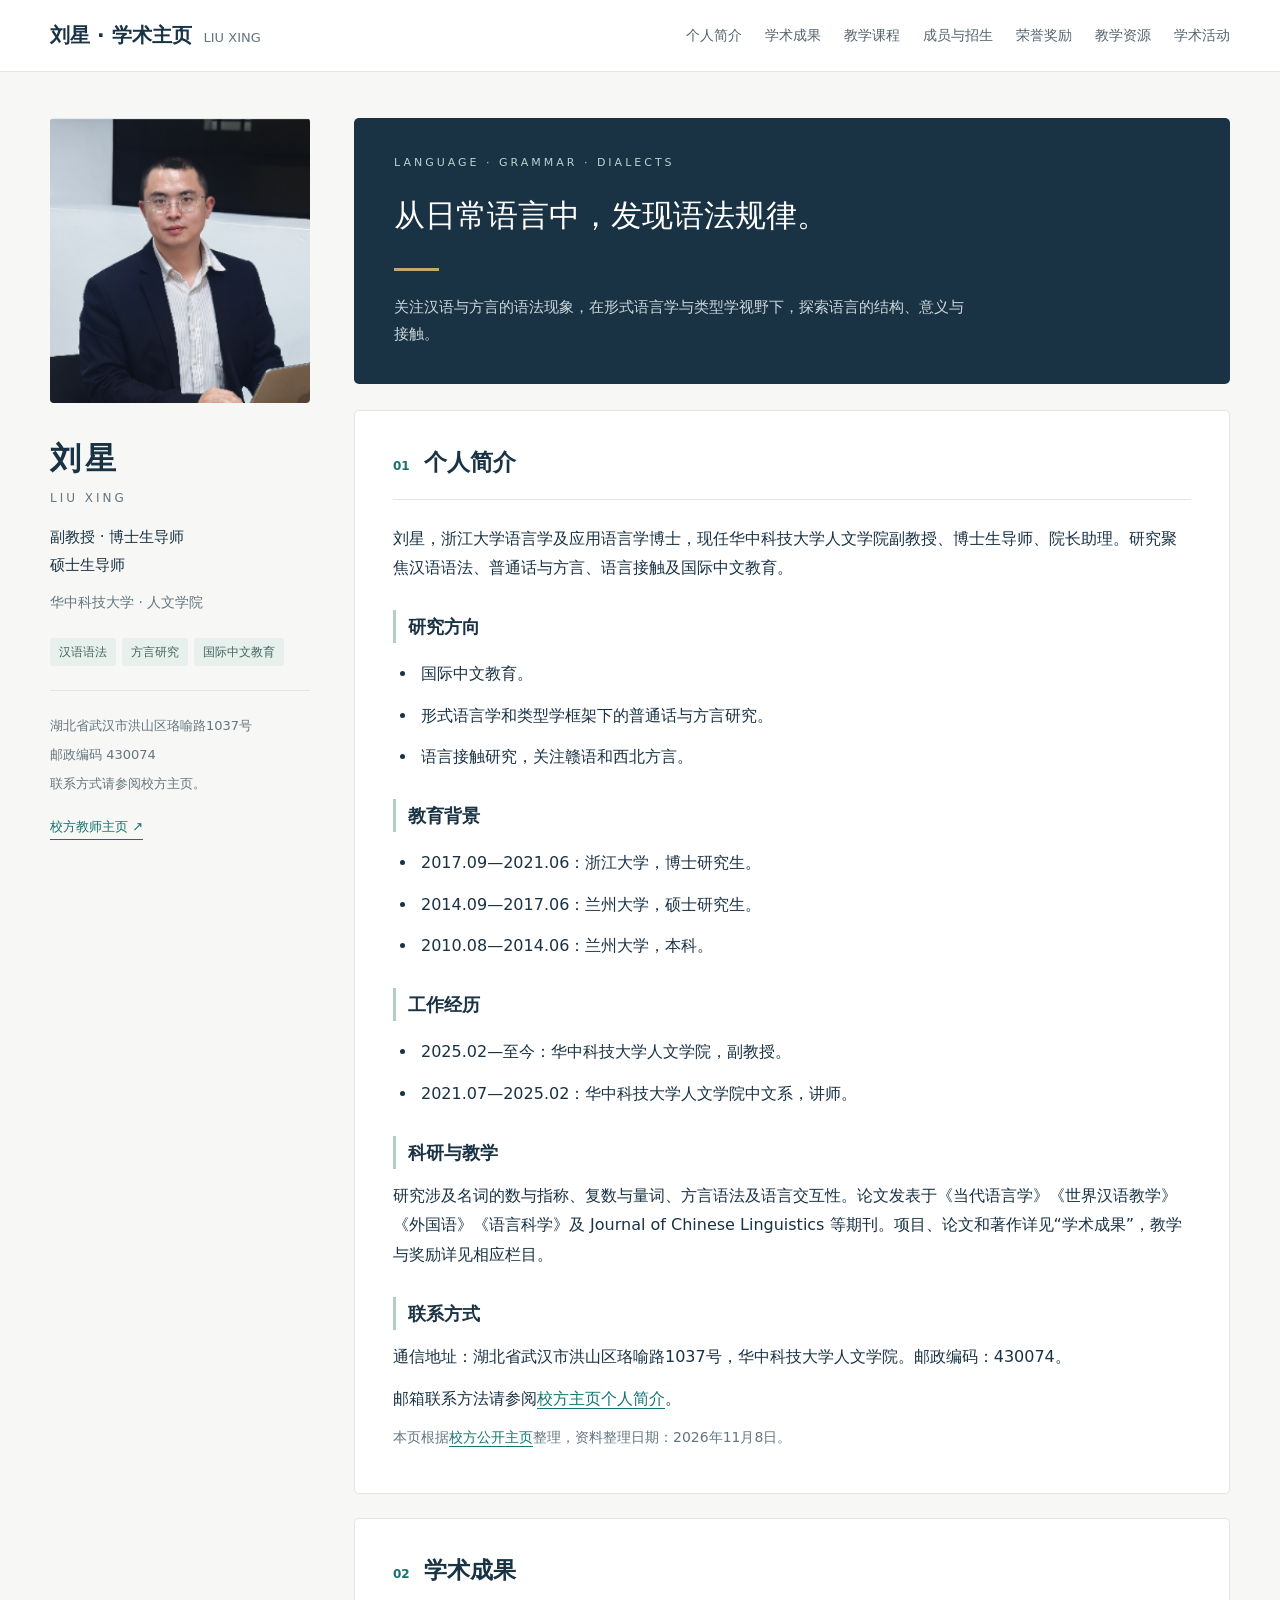
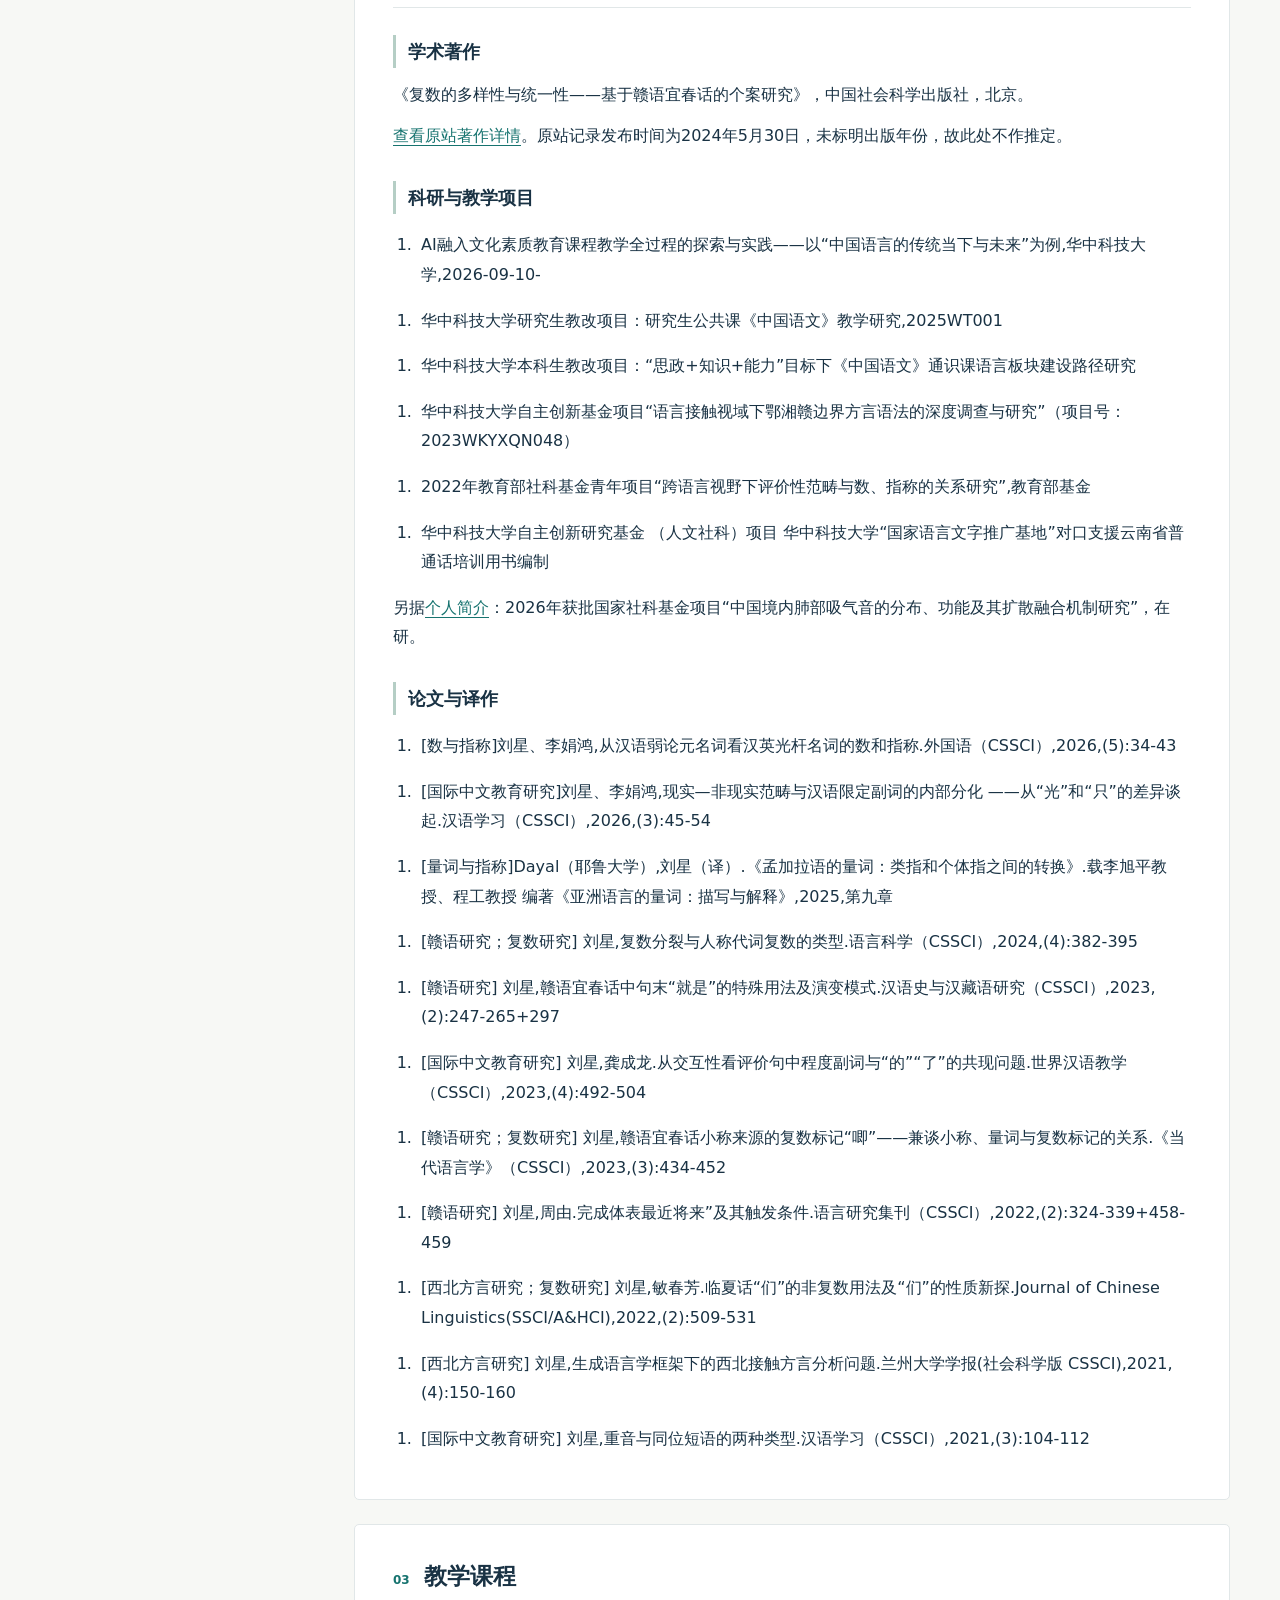
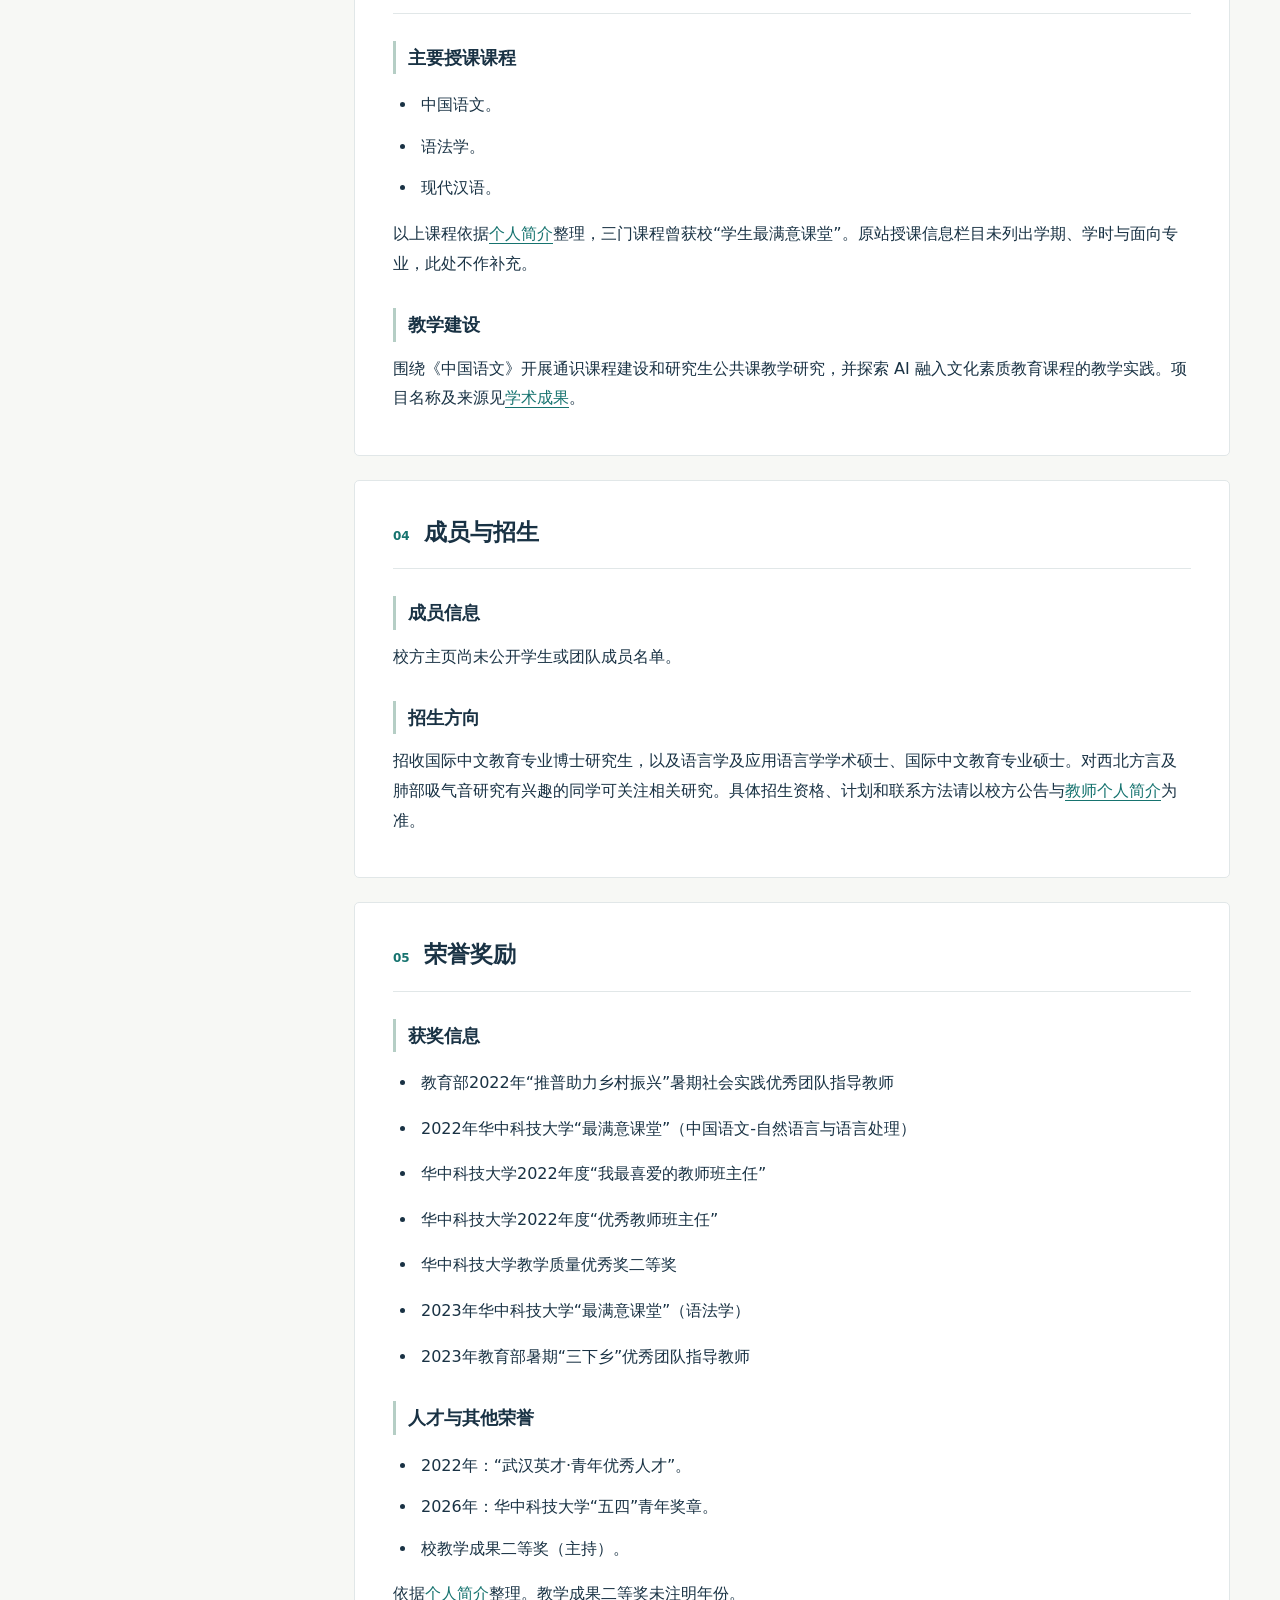
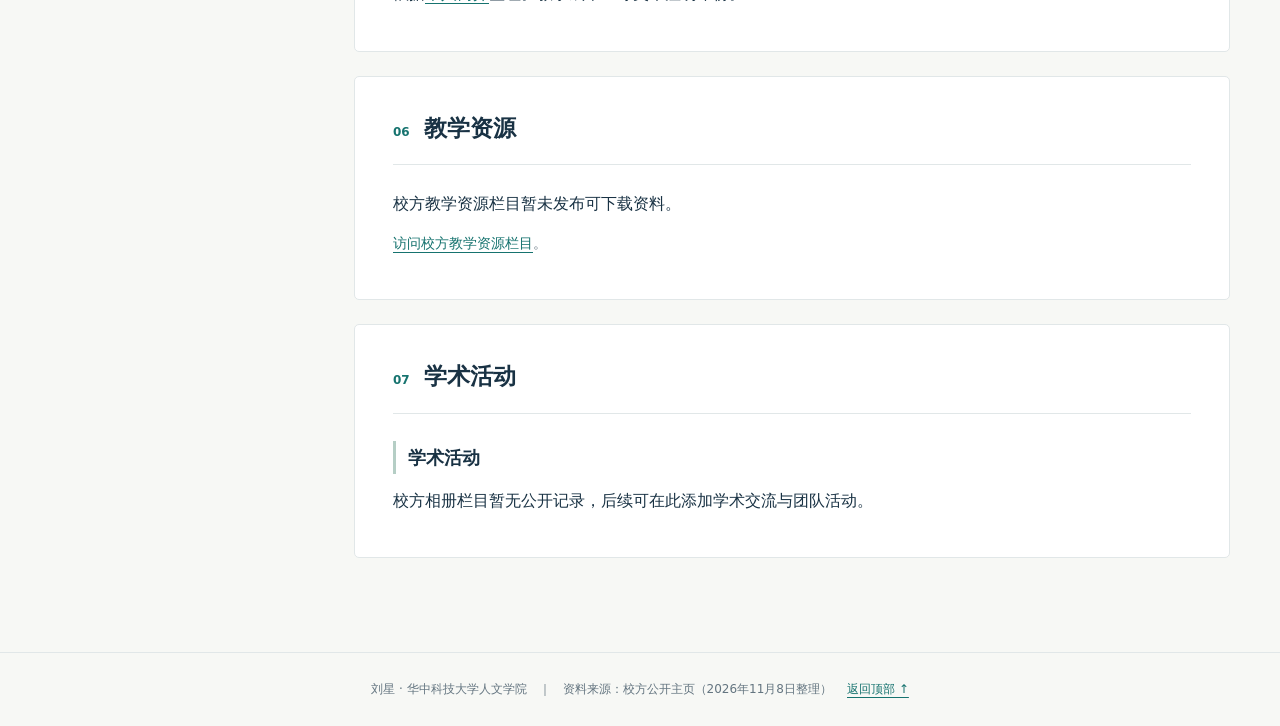
==== index.html @ 6f7a7835 "Add files via upload" ====
<!DOCTYPE html>
<html lang="zh-CN"><head><meta charset="utf-8"><meta name="viewport" content="width=device-width,initial-scale=1"><meta name="description" content="刘星，华中科技大学人文学院副教授、博士生导师。汉语语法、方言、语言接触与国际中文教育研究。"><title>刘星 | 华中科技大学 · 学术主页</title><style>
:root{--ink:#193244;--muted:#647580;--line:#e1e7e8;--accent:#16736f;--paper:#f7f8f5}*{box-sizing:border-box}html{scroll-behavior:smooth;scroll-padding-top:95px}body{margin:0;background:var(--paper);color:var(--ink);font-family:system-ui,-apple-system,"Segoe UI","Microsoft YaHei",sans-serif;font-size:16px;line-height:1.85}a{color:var(--accent);text-underline-offset:4px}a:hover{color:#0c4947}a:focus-visible{outline:3px solid #ad8543;outline-offset:4px}.top{position:sticky;top:0;z-index:10;background:#fffffff5;backdrop-filter:blur(12px);border-bottom:1px solid var(--line)}.top-inner{max-width:1240px;margin:auto;display:flex;align-items:center;justify-content:space-between;gap:24px;padding:17px 30px}.brand{text-decoration:none;font-weight:750;font-size:20px;color:var(--ink);white-space:nowrap}.brand span{font-weight:400;color:var(--muted);font-size:13px;margin-left:12px}nav{display:flex;gap:23px;overflow-x:auto;white-space:nowrap}nav a{text-decoration:none;color:#53646e;font-size:14px}nav a:hover,nav a[aria-current]{color:var(--accent)}.shell{max-width:1240px;margin:46px auto 70px;padding:0 30px;display:grid;grid-template-columns:260px minmax(0,1fr);gap:44px}.profile{align-self:start;position:sticky;top:110px}.photo{width:100%;height:285px;object-fit:cover;object-position:top;border-radius:4px;background:#e5e9e7}.name{font-size:31px;letter-spacing:4px;margin:17px 0 0}.roman{font-size:12px;letter-spacing:3px;color:var(--muted);margin:0 0 15px}.role{margin:0;font-size:15px}.uni{font-size:14px;color:var(--muted);margin:10px 0 22px}.tags{display:flex;gap:6px;flex-wrap:wrap}.tags span{font-size:12px;padding:3px 9px;background:#e8f0ed;color:#42655c;border-radius:3px}.contact{border-top:1px solid var(--line);margin-top:24px;padding-top:18px;font-size:13px;color:var(--muted)}.contact p{margin:5px 0}.source-link{display:inline-block;margin-top:14px;text-decoration:none;border-bottom:1px solid var(--accent);font-size:13px}.hero{padding:35px 40px;background:var(--ink);color:#fff;margin-bottom:26px;border-radius:5px;position:relative;overflow:hidden}.eyebrow{font-size:11px;letter-spacing:3px;color:#b5d5ca}.hero h1{font-size:31px;font-weight:550;margin:14px 0}.hero p{margin:0;max-width:570px;color:#cdd8dc;font-size:15px}.hero .bar{width:45px;height:3px;background:#c7a56d;margin:23px 0}.panel{background:#fff;border:1px solid var(--line);border-radius:5px;margin-bottom:24px;padding:30px 38px}.section-heading{display:flex;align-items:baseline;gap:14px;border-bottom:1px solid var(--line);padding-bottom:15px;margin-bottom:24px}.section-heading span{font-size:12px;color:var(--accent);font-weight:600}.section-heading h2{font-size:23px;font-weight:650;margin:0}.content h2{font-size:18px;margin:27px 0 12px;padding-left:12px;border-left:3px solid #b5cec5}.content p{margin:12px 0}.content ul,.content ol{padding-left:24px}.content li{padding-left:4px;margin:12px 0}.content li a{color:var(--ink);text-decoration:none}.content li a:hover{color:var(--accent);text-decoration:underline}.content section{margin:0 0 30px}.content section:last-child{margin-bottom:0}.content>p:last-child{font-size:14px;color:var(--muted)}footer{border-top:1px solid var(--line);padding:25px 24px;text-align:center;font-size:12px;color:var(--muted)}.back{display:inline-block;margin-left:15px}@media(max-width:1000px){.brand span{display:none}.top-inner{gap:20px}nav{gap:17px}.shell{gap:27px;grid-template-columns:220px minmax(0,1fr)}.photo{height:250px}.panel{padding:25px}.hero{padding:29px}.hero h1{font-size:26px}}@media(max-width:740px){.top-inner{display:block;padding:12px 20px}.brand{font-size:18px}nav{margin-top:7px;padding-bottom:4px}.shell{display:block;margin-top:25px;padding:0 18px}.profile{position:static;display:grid;grid-template-columns:110px minmax(0,1fr);gap:0 20px;margin-bottom:28px}.photo{width:110px;height:145px;grid-column:1;grid-row:1/7}.name{font-size:26px;margin-top:0}.roman{margin-bottom:5px}.role,.uni{font-size:13px;margin:0}.tags{grid-column:1/-1;margin-top:16px}.contact{grid-column:1/-1;margin-top:15px;padding-top:12px}.source-link{grid-column:1/-1;margin-top:7px;width:max-content}.panel{padding:24px 20px}.hero{padding:27px 24px}.hero h1{font-size:24px}.hero p{font-size:14px}.content{font-size:15px}.section-heading{margin-bottom:18px}html{scroll-padding-top:115px}}@media(prefers-reduced-motion:reduce){html{scroll-behavior:auto}}
</style></head><body id="top"><header class="top"><div class="top-inner"><a class="brand" href="#top">刘星 · 学术主页<span>LIU XING</span></a><nav aria-label="页面栏目"><a href="#about">个人简介</a><a href="#research">学术成果</a><a href="#teaching">教学课程</a><a href="#admissions">成员与招生</a><a href="#honors">荣誉奖励</a><a href="#resources">教学资源</a><a href="#activities">学术活动</a></nav></div></header><div class="shell"><aside class="profile"><img class="photo" src="[data-uri]" width="260" height="285" alt="刘星老师肖像"><h2 class="name">刘星</h2><p class="roman">LIU XING</p><p class="role">副教授 · 博士生导师</p><p class="role">硕士生导师</p><p class="uni">华中科技大学 · 人文学院</p><div class="tags"><span>汉语语法</span><span>方言研究</span><span>国际中文教育</span></div><div class="contact"><p>湖北省武汉市洪山区珞喻路1037号</p><p>邮政编码 430074</p><p>联系方式请参阅校方主页。</p></div><a class="source-link" href="http://faculty.hust.edu.cn/liuxing123/zh_CN/index.htm" target="_blank" rel="noopener noreferrer">校方教师主页 ↗</a></aside><main><div class="hero"><div class="eyebrow">LANGUAGE · GRAMMAR · DIALECTS</div><h1>从日常语言中，发现语法规律。</h1><div class="bar"></div><p>关注汉语与方言的语法现象，在形式语言学与类型学视野下，探索语言的结构、意义与接触。</p></div><section class="panel" id="about" aria-labelledby="title-about"><div class="section-heading"><span>01</span><h2 id="title-about">个人简介</h2></div><div class="content"><p>刘星，浙江大学语言学及应用语言学博士，现任华中科技大学人文学院副教授、博士生导师、院长助理。研究聚焦汉语语法、普通话与方言、语言接触及国际中文教育。</p>
<h2>研究方向</h2>
<ul>
<li>国际中文教育。</li>
<li>形式语言学和类型学框架下的普通话与方言研究。</li>
<li>语言接触研究，关注赣语和西北方言。</li>
</ul>
<h2>教育背景</h2>
<ul>
<li>2017.09—2021.06：浙江大学，博士研究生。</li>
<li>2014.09—2017.06：兰州大学，硕士研究生。</li>
<li>2010.08—2014.06：兰州大学，本科。</li>
</ul>
<h2>工作经历</h2>
<ul>
<li>2025.02—至今：华中科技大学人文学院，副教授。</li>
<li>2021.07—2025.02：华中科技大学人文学院中文系，讲师。</li>
</ul>
<h2>科研与教学</h2>
<p>研究涉及名词的数与指称、复数与量词、方言语法及语言交互性。论文发表于《当代语言学》《世界汉语教学》《外国语》《语言科学》及 Journal of Chinese Linguistics 等期刊。项目、论文和著作详见“学术成果”，教学与奖励详见相应栏目。</p>
<h2>联系方式</h2>
<p>通信地址：湖北省武汉市洪山区珞喻路1037号，华中科技大学人文学院。邮政编码：430074。</p>
<p>邮箱联系方法请参阅<a href="http://faculty.hust.edu.cn/liuxing123/zh_CN/more/2380104/jsjjgd/index.htm">校方主页个人简介</a>。</p>
<p>本页根据<a href="http://faculty.hust.edu.cn/liuxing123/zh_CN/index.htm">校方公开主页</a>整理，资料整理日期：2026年11月8日。</p></div></section><section class="panel" id="research" aria-labelledby="title-research"><div class="section-heading"><span>02</span><h2 id="title-research">学术成果</h2></div><div class="content"><section><h2>学术著作</h2><p>《复数的多样性与统一性——基于赣语宜春话的个案研究》，中国社会科学出版社，北京。</p>
<p><a href="http://faculty.hust.edu.cn/liuxing123/zh_CN/zzcg/2380109/content/7245.htm">查看原站著作详情</a>。原站记录发布时间为2024年5月30日，未标明出版年份，故此处不作推定。</p></section><section><h2>科研与教学项目</h2><ol>
<li><a href="http://faculty.hust.edu.cn/liuxing123/zh_CN/kyxm/2380110/content/14611.htm#kyxm">AI融入文化素质教育课程教学全过程的探索与实践——以“中国语言的传统当下与未来”为例,华中科技大学,2026-09-10-</a></li>
</ol>
<ol>
<li><a href="http://faculty.hust.edu.cn/liuxing123/zh_CN/kyxm/2380110/content/12676.htm#kyxm">华中科技大学研究生教改项目：研究生公共课《中国语文》教学研究,2025WT001</a></li>
</ol>
<ol>
<li><a href="http://faculty.hust.edu.cn/liuxing123/zh_CN/kyxm/2380110/content/11824.htm#kyxm">华中科技大学本科生教改项目：“思政+知识+能力”目标下《中国语文》通识课语言板块建设路径研究</a></li>
</ol>
<ol>
<li><a href="http://faculty.hust.edu.cn/liuxing123/zh_CN/kyxm/2380110/content/11823.htm#kyxm">华中科技大学自主创新基金项目“语言接触视域下鄂湘赣边界方言语法的深度调查与研究”（项目号：2023WKYXQN048）</a></li>
</ol>
<ol>
<li><a href="http://faculty.hust.edu.cn/liuxing123/zh_CN/kyxm/2380110/content/11054.htm#kyxm">2022年教育部社科基金青年项目“跨语言视野下评价性范畴与数、指称的关系研究”,教育部基金</a></li>
</ol>
<ol>
<li><a href="http://faculty.hust.edu.cn/liuxing123/zh_CN/kyxm/2380110/content/10527.htm#kyxm">华中科技大学自主创新研究基金 （人文社科）项目 华中科技大学“国家语言文字推广基地”对口支援云南省普通话培训用书编制</a></li>
</ol>
<p>另据<a href="http://faculty.hust.edu.cn/liuxing123/zh_CN/more/2380104/jsjjgd/index.htm">个人简介</a>：2026年获批国家社科基金项目“中国境内肺部吸气音的分布、功能及其扩散融合机制研究”，在研。</p></section><section><h2>论文与译作</h2><ol>
<li><a href="http://faculty.hust.edu.cn/liuxing123/zh_CN/lwcg/2380107/content/171503.htm#lwcg">[数与指称]刘星、李娟鸿,从汉语弱论元名词看汉英光杆名词的数和指称.外国语（CSSCI）,2026,(5):34-43</a></li>
</ol>
<ol>
<li><a href="http://faculty.hust.edu.cn/liuxing123/zh_CN/lwcg/2380107/content/171259.htm#lwcg">[国际中文教育研究]刘星、李娟鸿,现实—非现实范畴与汉语限定副词的内部分化 ——从“光”和“只”的差异谈起.汉语学习（CSSCI）,2026,(3):45-54</a></li>
</ol>
<ol>
<li><a href="http://faculty.hust.edu.cn/liuxing123/zh_CN/lwcg/2380107/content/134849.htm#lwcg">[量词与指称]Dayal（耶鲁大学）,刘星（译）.《孟加拉语的量词：类指和个体指之间的转换》.载李旭平教授、程工教授 编著《亚洲语言的量词：描写与解释》,2025,第九章</a></li>
</ol>
<ol>
<li><a href="http://faculty.hust.edu.cn/liuxing123/zh_CN/lwcg/2380107/content/112507.htm#lwcg">[赣语研究；复数研究] 刘星,复数分裂与人称代词复数的类型.语言科学（CSSCI）,2024,(4):382-395</a></li>
</ol>
<ol>
<li><a href="http://faculty.hust.edu.cn/liuxing123/zh_CN/lwcg/2380107/content/112506.htm#lwcg">[赣语研究] 刘星,赣语宜春话中句末“就是”的特殊用法及演变模式.汉语史与汉藏语研究（CSSCI）,2023,(2):247-265+297</a></li>
</ol>
<ol>
<li><a href="http://faculty.hust.edu.cn/liuxing123/zh_CN/lwcg/2380107/content/112505.htm#lwcg">[国际中文教育研究] 刘星,龚成龙.从交互性看评价句中程度副词与“的”“了”的共现问题.世界汉语教学（CSSCI）,2023,(4):492-504</a></li>
</ol>
<ol>
<li><a href="http://faculty.hust.edu.cn/liuxing123/zh_CN/lwcg/2380107/content/112504.htm#lwcg">[赣语研究；复数研究] 刘星,赣语宜春话小称来源的复数标记“唧”——兼谈小称、量词与复数标记的关系.《当代语言学》（CSSCI）,2023,(3):434-452</a></li>
</ol>
<ol>
<li><a href="http://faculty.hust.edu.cn/liuxing123/zh_CN/lwcg/2380107/content/112503.htm#lwcg">[赣语研究] 刘星,周由.完成体表最近将来”及其触发条件.语言研究集刊（CSSCI）,2022,(2):324-339+458-459</a></li>
</ol>
<ol>
<li><a href="http://faculty.hust.edu.cn/liuxing123/zh_CN/lwcg/2380107/content/112502.htm#lwcg">[西北方言研究；复数研究] 刘星,敏春芳.临夏话“们”的非复数用法及“们”的性质新探.Journal of Chinese Linguistics(SSCI/A&amp;HCI),2022,(2):509-531</a></li>
</ol>
<ol>
<li><a href="http://faculty.hust.edu.cn/liuxing123/zh_CN/lwcg/2380107/content/112501.htm#lwcg">[西北方言研究] 刘星,生成语言学框架下的西北接触方言分析问题.兰州大学学报(社会科学版 CSSCI),2021,(4):150-160</a></li>
</ol>
<ol>
<li><a href="http://faculty.hust.edu.cn/liuxing123/zh_CN/lwcg/2380107/content/112500.htm#lwcg">[国际中文教育研究] 刘星,重音与同位短语的两种类型.汉语学习（CSSCI）,2021,(3):104-112</a></li>
</ol></section></div></section><section class="panel" id="teaching" aria-labelledby="title-teaching"><div class="section-heading"><span>03</span><h2 id="title-teaching">教学课程</h2></div><div class="content"><section><h2>主要授课课程</h2><ul>
<li>中国语文。</li>
<li>语法学。</li>
<li>现代汉语。</li>
</ul>
<p>以上课程依据<a href="http://faculty.hust.edu.cn/liuxing123/zh_CN/more/2380104/jsjjgd/index.htm">个人简介</a>整理，三门课程曾获校“学生最满意课堂”。原站授课信息栏目未列出学期、学时与面向专业，此处不作补充。</p></section><section><h2>教学建设</h2><p>围绕《中国语文》开展通识课程建设和研究生公共课教学研究，并探索 AI 融入文化素质教育课程的教学实践。项目名称及来源见<a href="#research">学术成果</a>。</p></section></div></section><section class="panel" id="admissions" aria-labelledby="title-admissions"><div class="section-heading"><span>04</span><h2 id="title-admissions">成员与招生</h2></div><div class="content"><section><h2>成员信息</h2><p>校方主页尚未公开学生或团队成员名单。</p></section><section><h2>招生方向</h2><p>招收国际中文教育专业博士研究生，以及语言学及应用语言学学术硕士、国际中文教育专业硕士。对西北方言及肺部吸气音研究有兴趣的同学可关注相关研究。具体招生资格、计划和联系方法请以校方公告与<a href="http://faculty.hust.edu.cn/liuxing123/zh_CN/more/2380104/jsjjgd/index.htm">教师个人简介</a>为准。</p></section></div></section><section class="panel" id="honors" aria-labelledby="title-honors"><div class="section-heading"><span>05</span><h2 id="title-honors">荣誉奖励</h2></div><div class="content"><section><h2>获奖信息</h2><ul>
<li><a href="http://faculty.hust.edu.cn/liuxing123/zh_CN/hjxx/2380115/content/4622.htm#hjxx">教育部2022年“推普助力乡村振兴”暑期社会实践优秀团队指导教师</a></li>
</ul>
<ul>
<li><a href="http://faculty.hust.edu.cn/liuxing123/zh_CN/hjxx/2380115/content/5115.htm#hjxx">2022年华中科技大学“最满意课堂”（中国语文-自然语言与语言处理）</a></li>
</ul>
<ul>
<li><a href="http://faculty.hust.edu.cn/liuxing123/zh_CN/hjxx/2380115/content/4621.htm#hjxx">华中科技大学2022年度“我最喜爱的教师班主任”</a></li>
</ul>
<ul>
<li><a href="http://faculty.hust.edu.cn/liuxing123/zh_CN/hjxx/2380115/content/5016.htm#hjxx">华中科技大学2022年度“优秀教师班主任”</a></li>
</ul>
<ul>
<li><a href="http://faculty.hust.edu.cn/liuxing123/zh_CN/hjxx/2380115/content/5113.htm#hjxx">华中科技大学教学质量优秀奖二等奖</a></li>
</ul>
<ul>
<li><a href="http://faculty.hust.edu.cn/liuxing123/zh_CN/hjxx/2380115/content/5116.htm#hjxx">2023年华中科技大学“最满意课堂”（语法学）</a></li>
</ul>
<ul>
<li><a href="http://faculty.hust.edu.cn/liuxing123/zh_CN/hjxx/2380115/content/5114.htm#hjxx">2023年教育部暑期“三下乡”优秀团队指导教师</a></li>
</ul></section><section><h2>人才与其他荣誉</h2><ul>
<li>2022年：“武汉英才·青年优秀人才”。</li>
<li>2026年：华中科技大学“五四”青年奖章。</li>
<li>校教学成果二等奖（主持）。</li>
</ul>
<p>依据<a href="http://faculty.hust.edu.cn/liuxing123/zh_CN/more/2380104/jsjjgd/index.htm">个人简介</a>整理。教学成果二等奖未注明年份。</p></section></div></section><section class="panel" id="resources" aria-labelledby="title-resources"><div class="section-heading"><span>06</span><h2 id="title-resources">教学资源</h2></div><div class="content"><p>校方教学资源栏目暂未发布可下载资料。</p>
<p><a href="http://faculty.hust.edu.cn/liuxing123/zh_CN/jxzy/2380112/list/index.htm">访问校方教学资源栏目</a>。</p></div></section><section class="panel" id="activities" aria-labelledby="title-activities"><div class="section-heading"><span>07</span><h2 id="title-activities">学术活动</h2></div><div class="content"><section><h2>学术活动</h2><p>校方相册栏目暂无公开记录，后续可在此添加学术交流与团队活动。</p></section></div></section></main></div><footer>刘星 · 华中科技大学人文学院　｜　资料来源：校方公开主页（2026年11月8日整理）<a class="back" href="#top">返回顶部 ↑</a></footer></body></html>
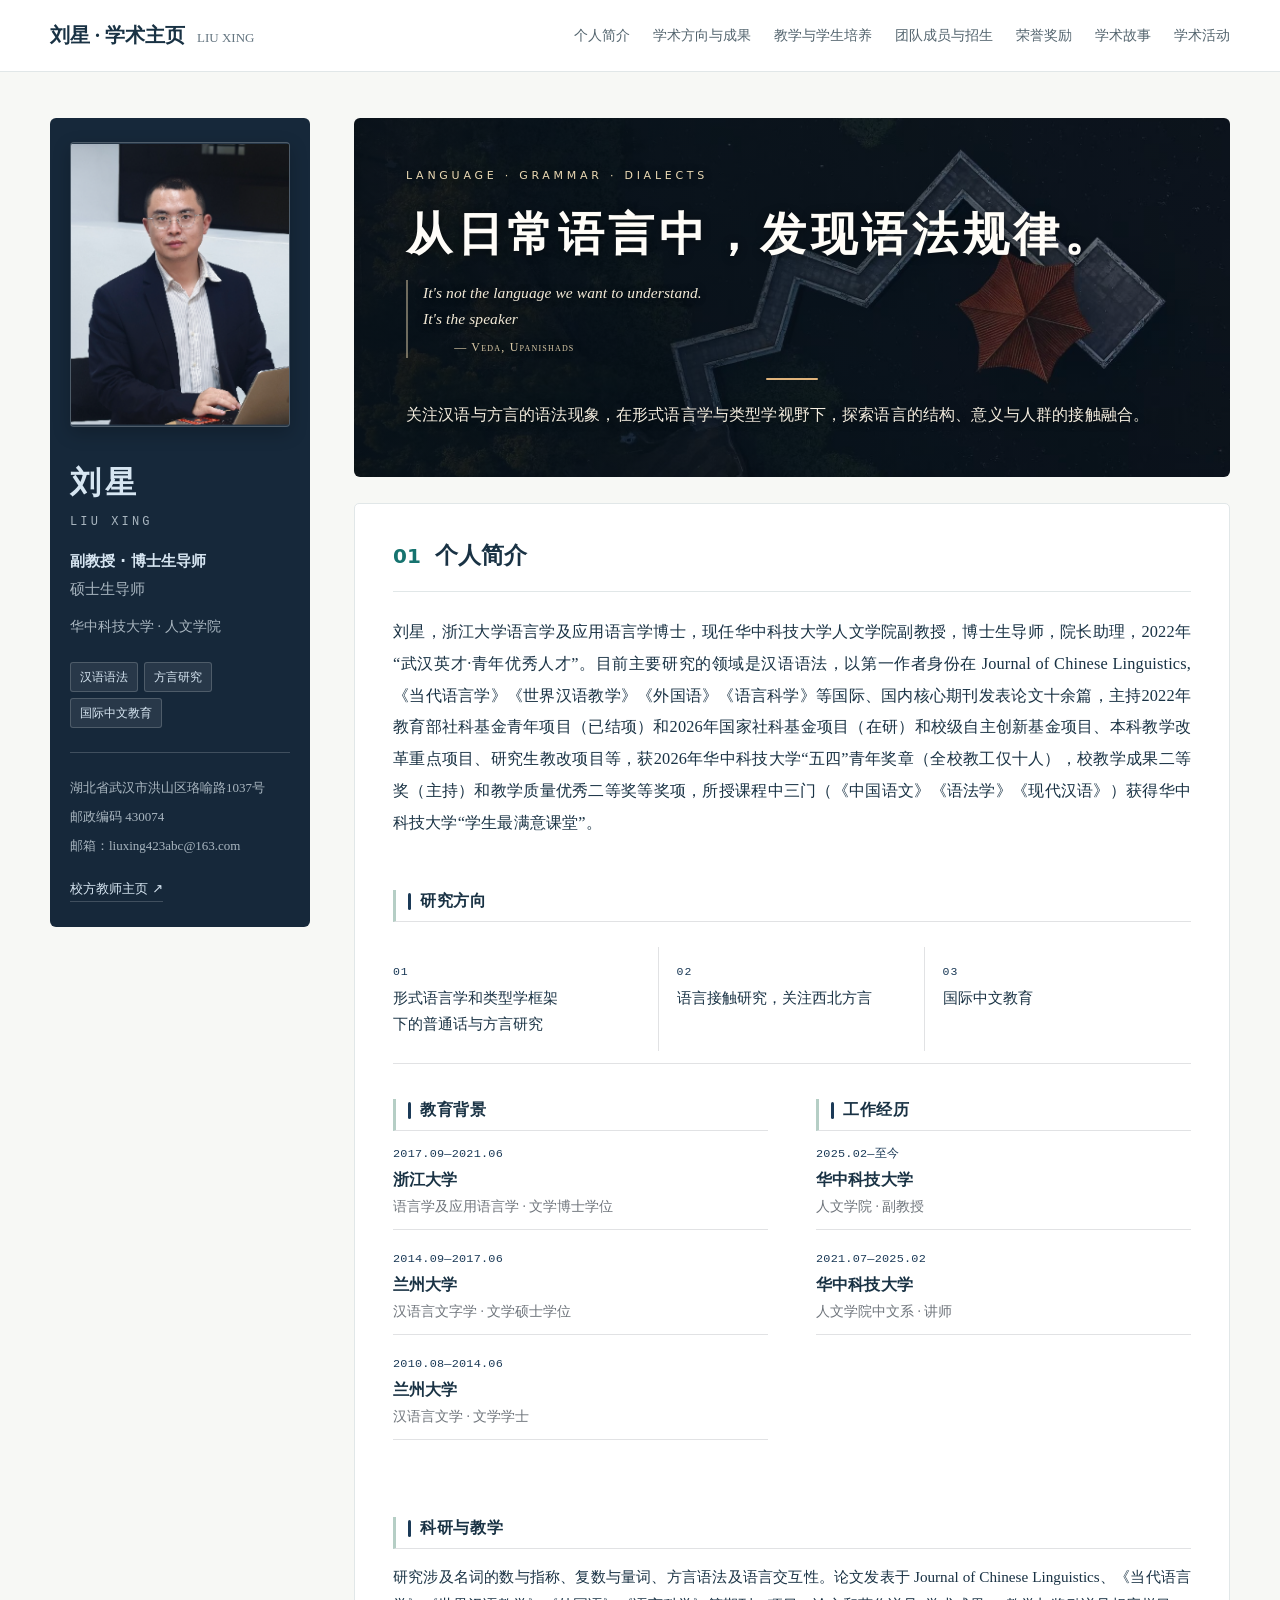
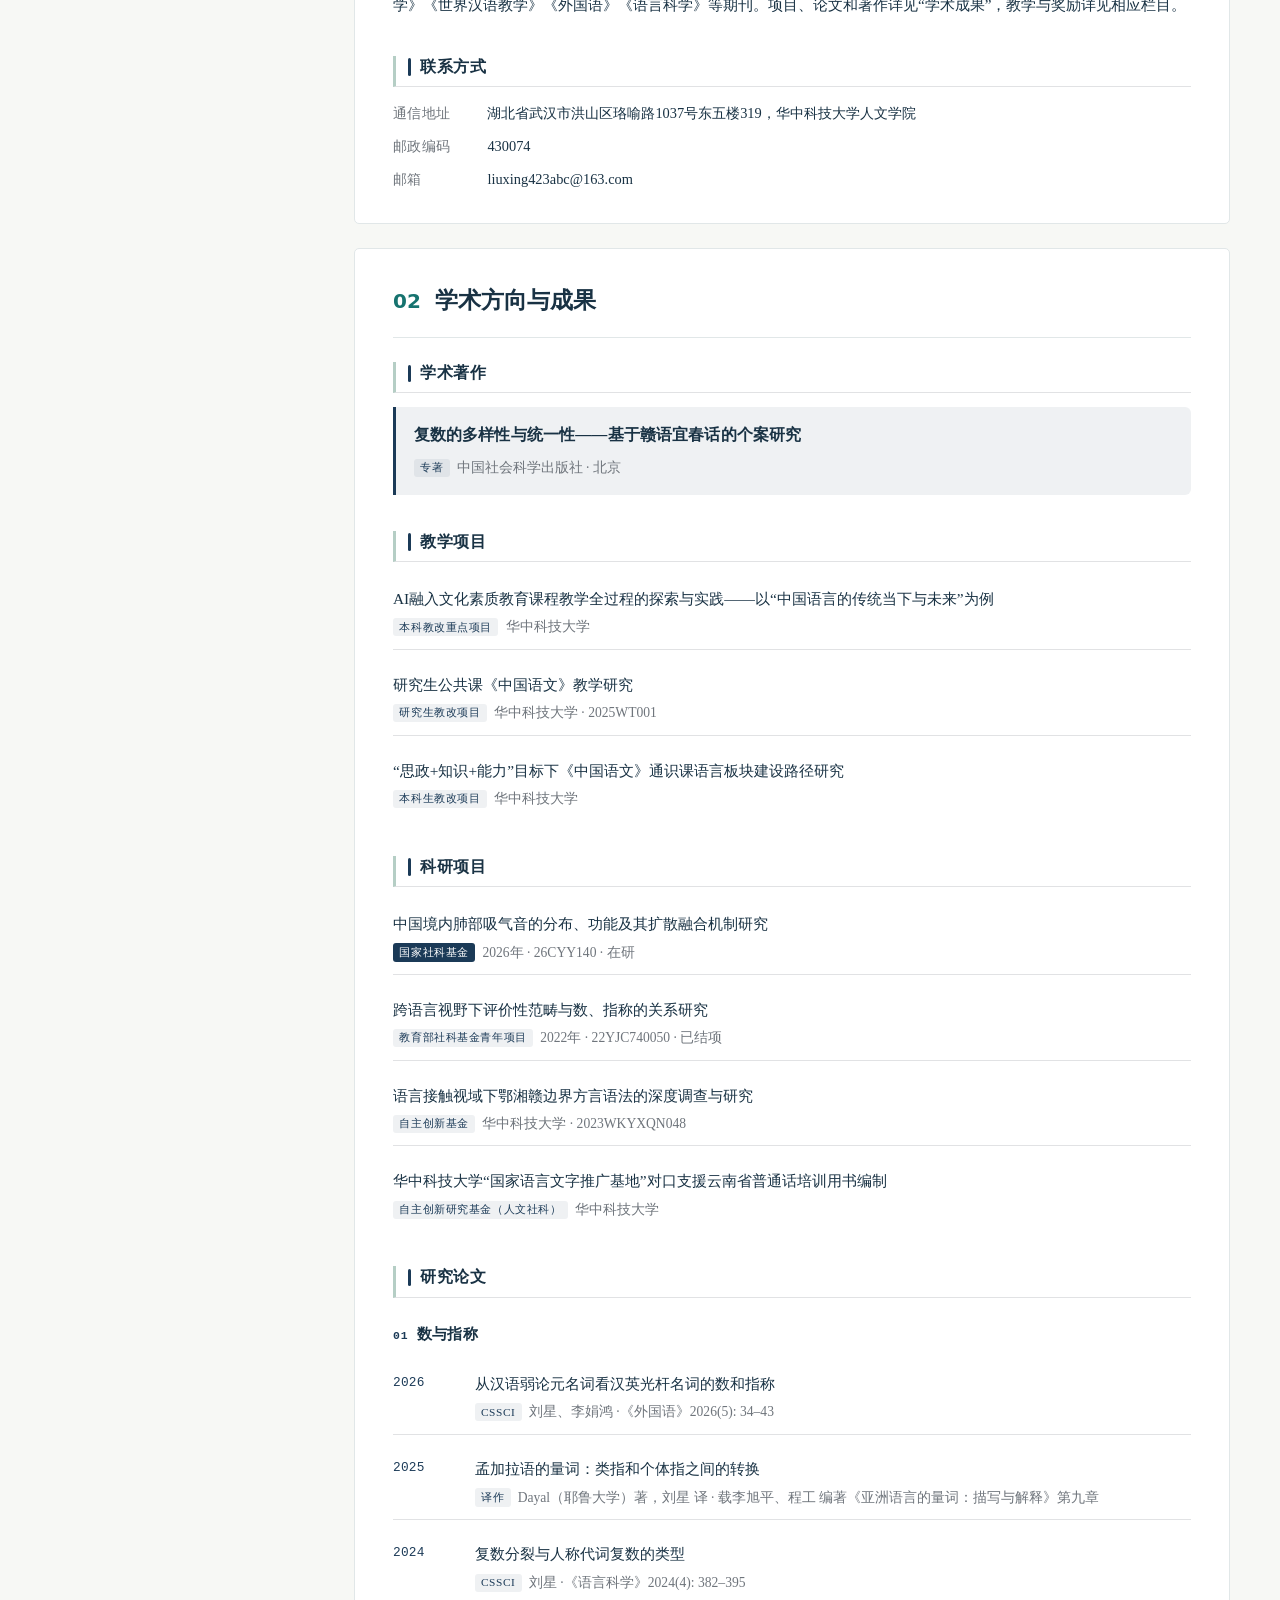
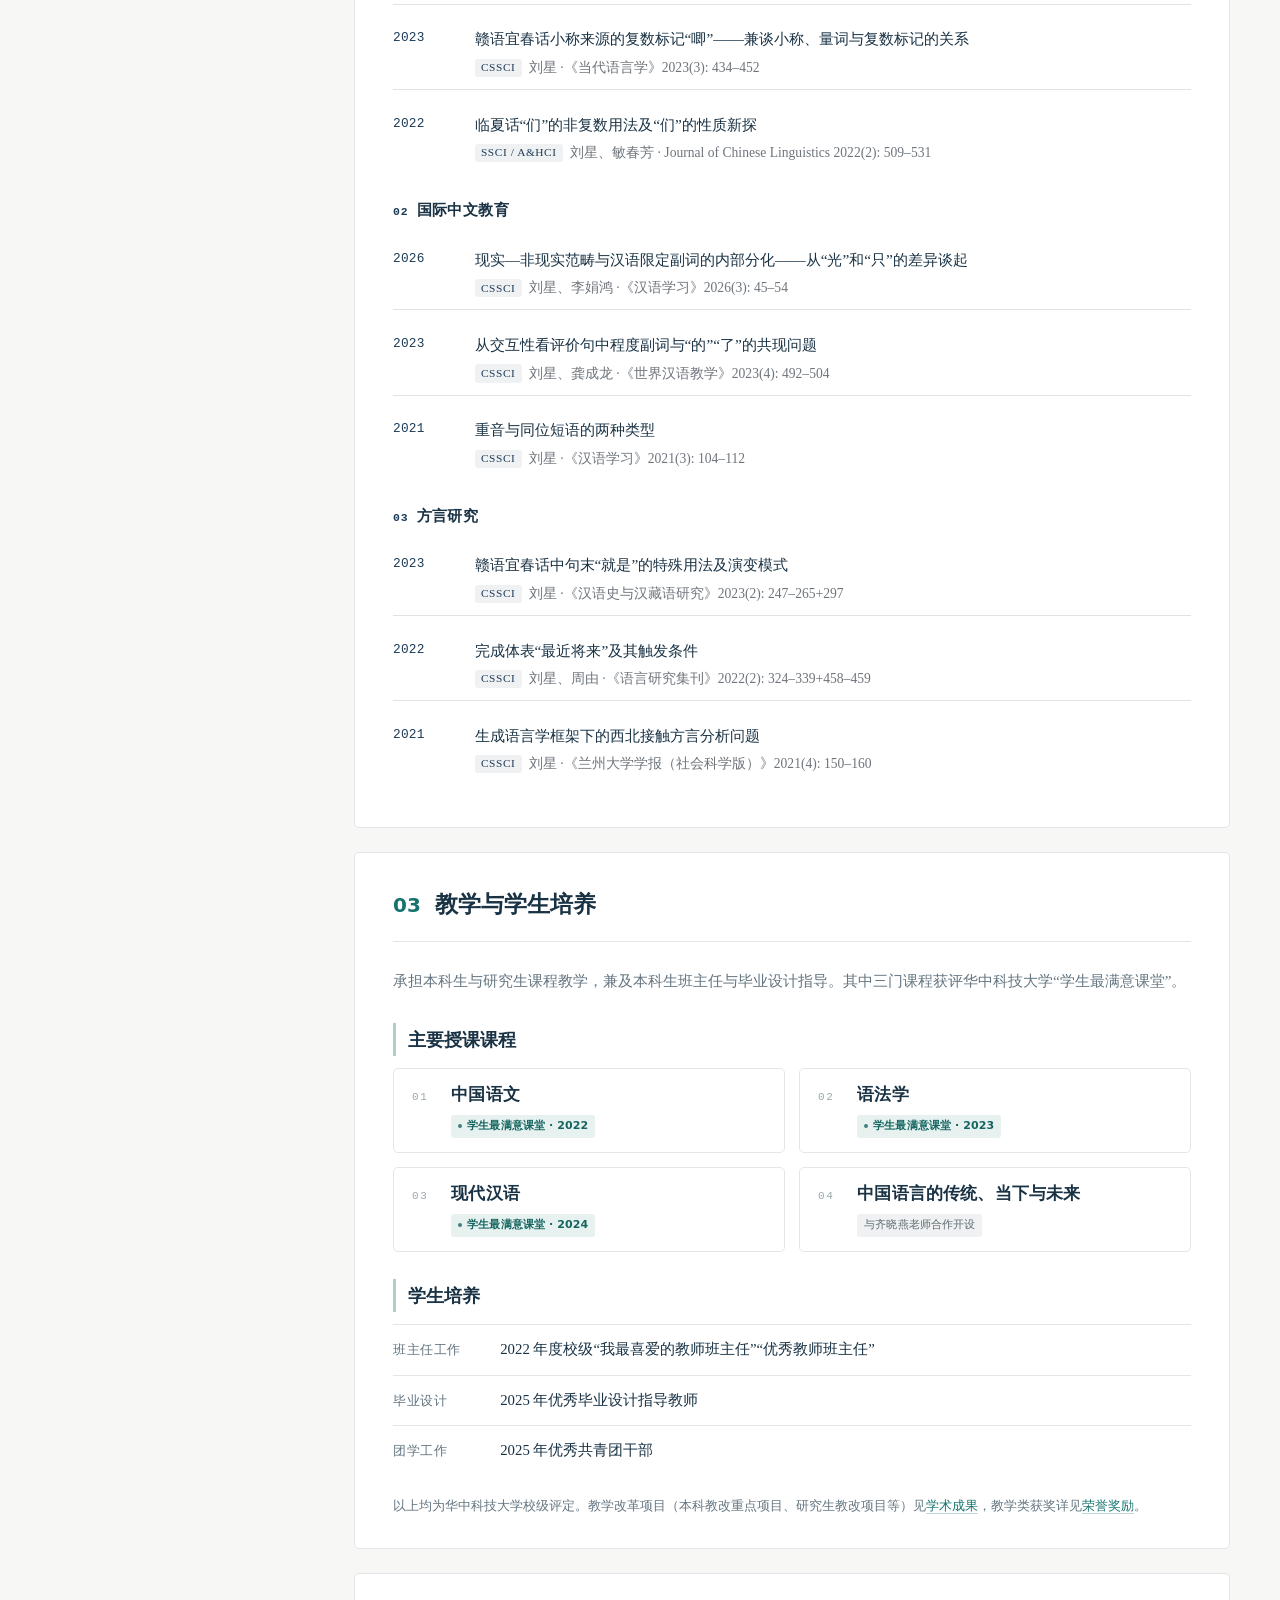
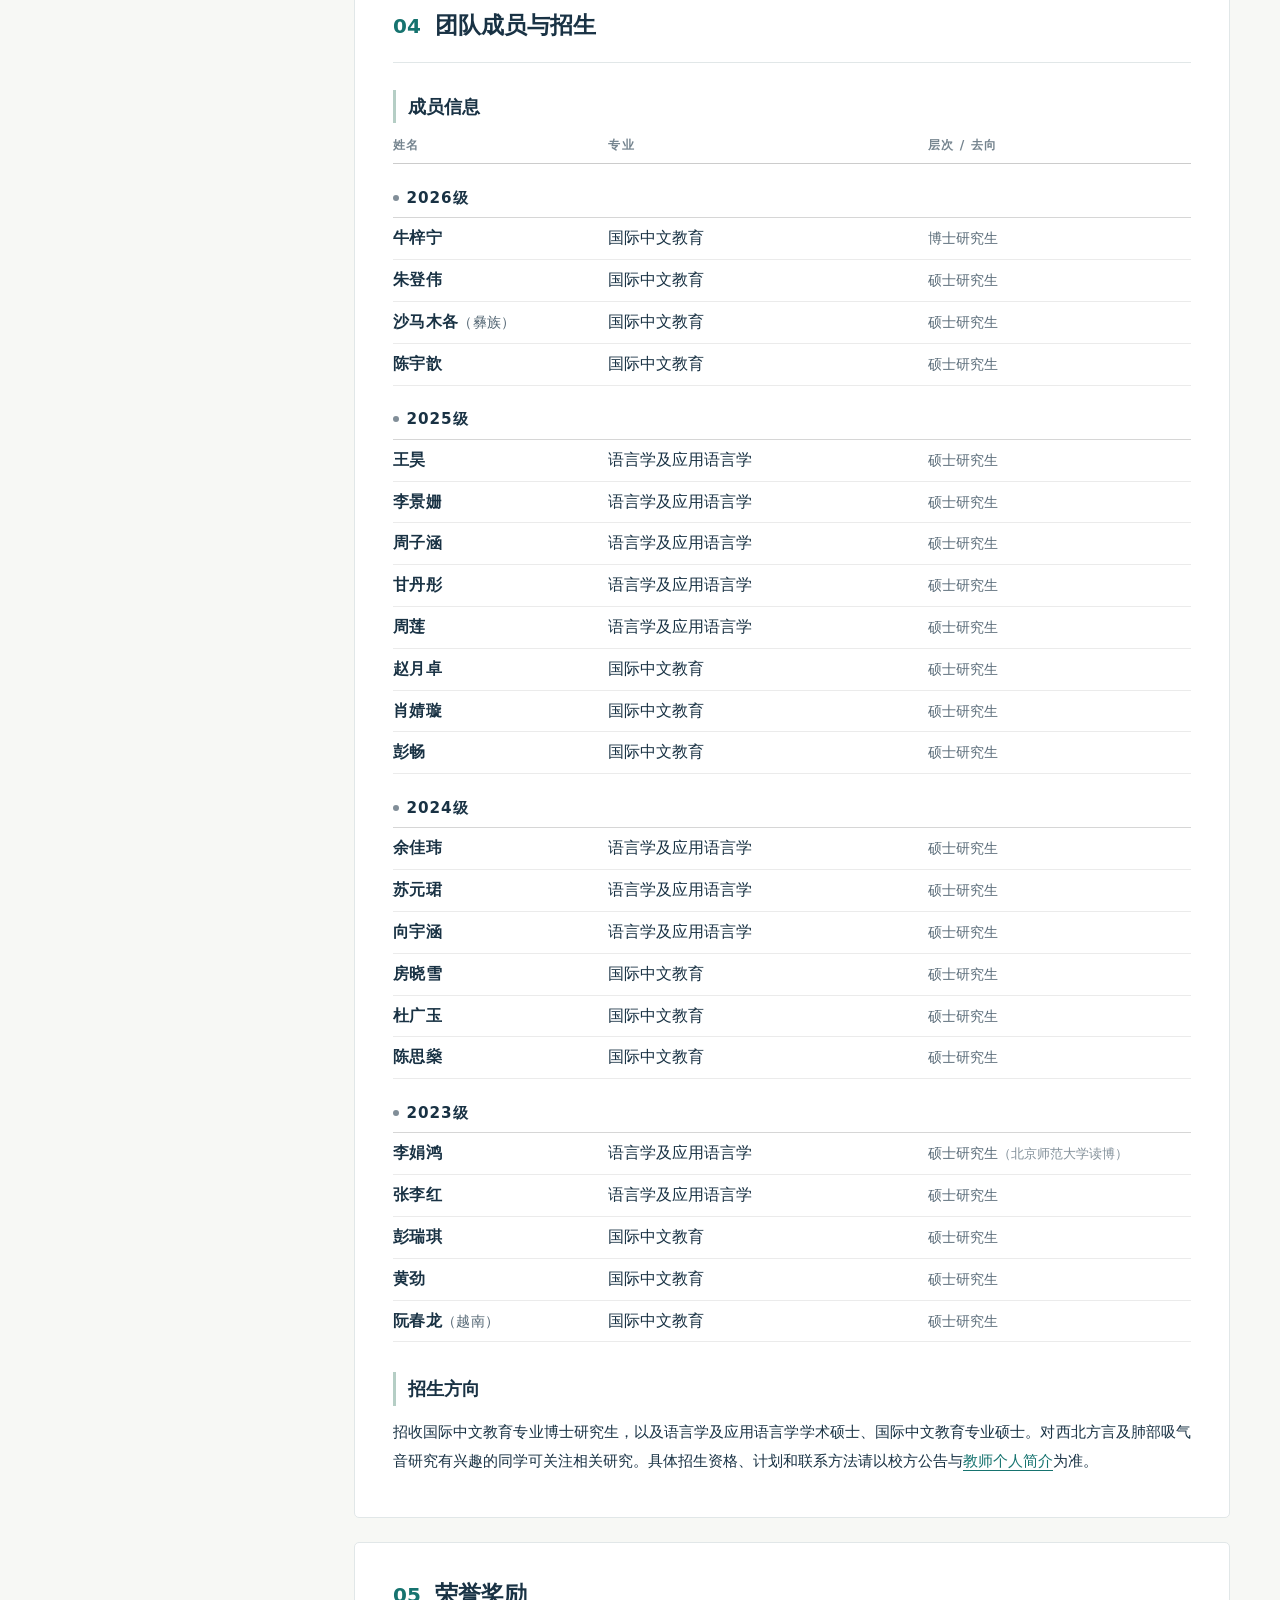
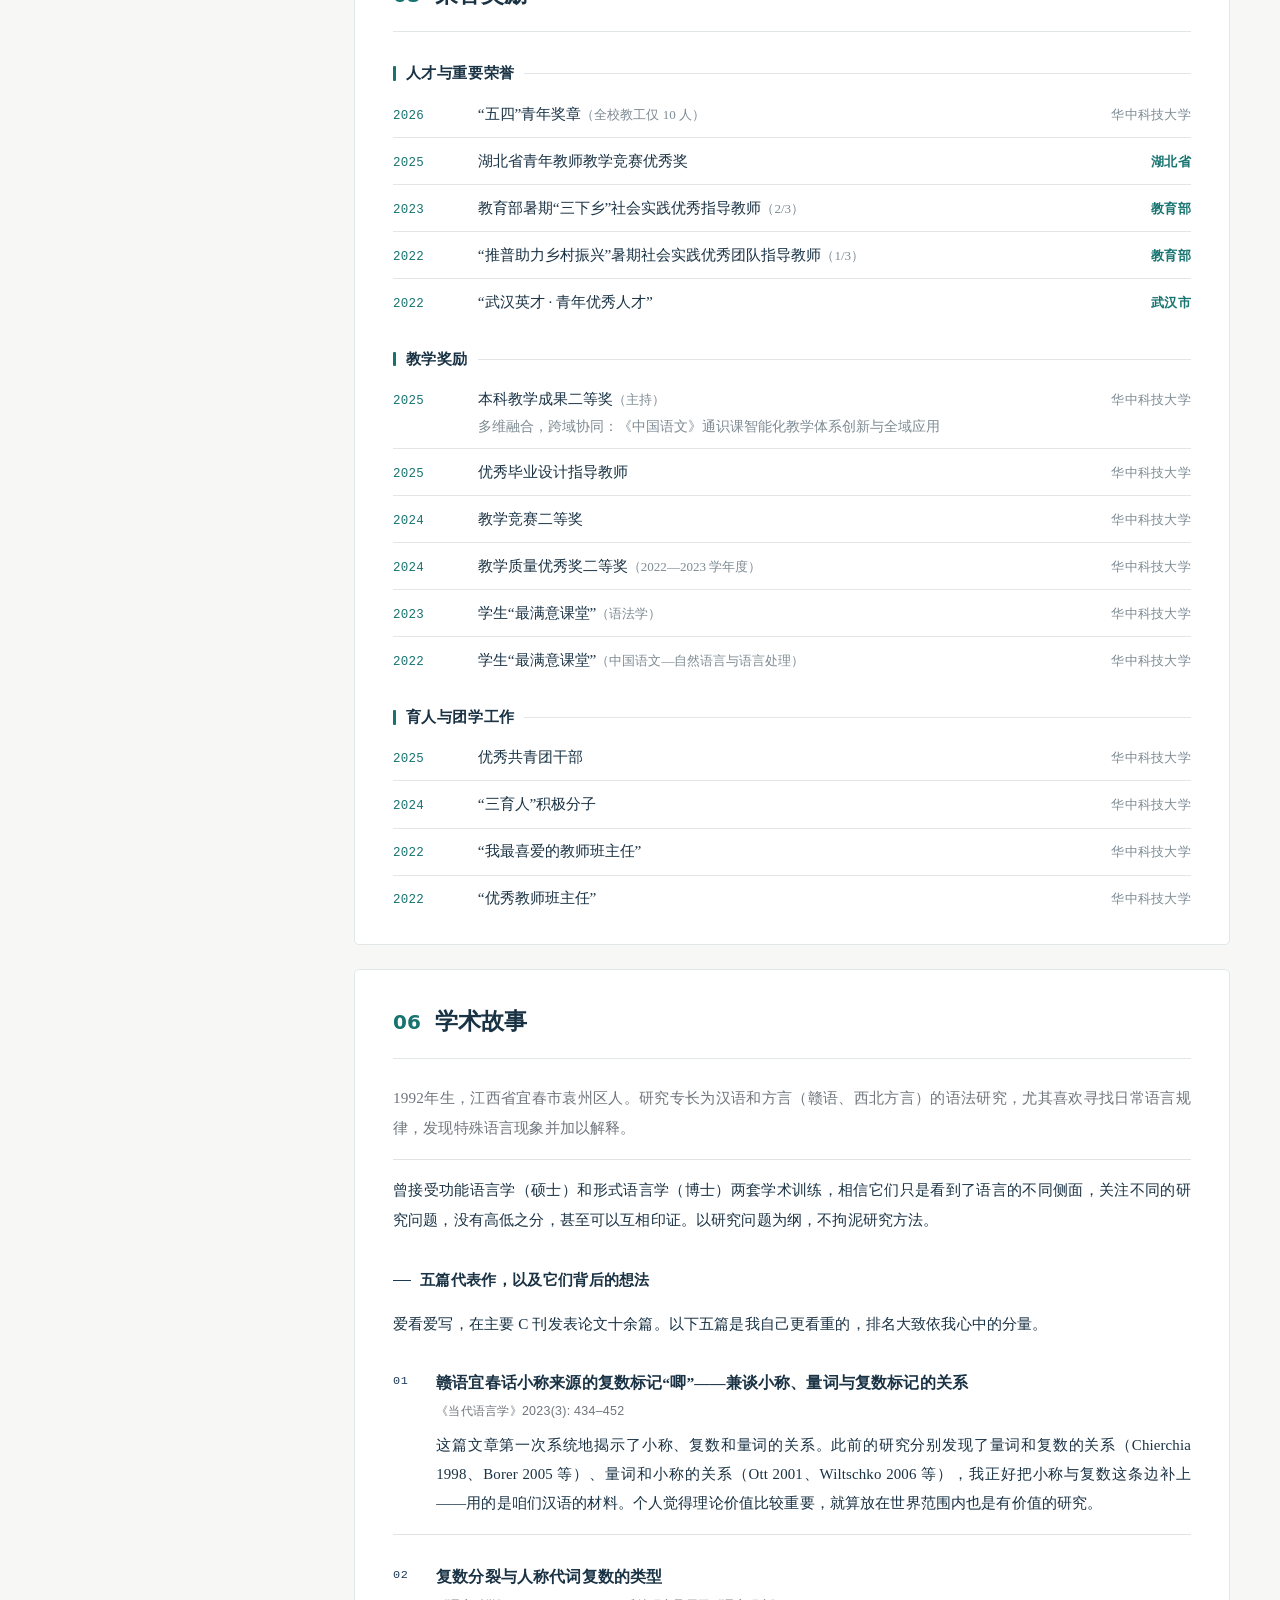
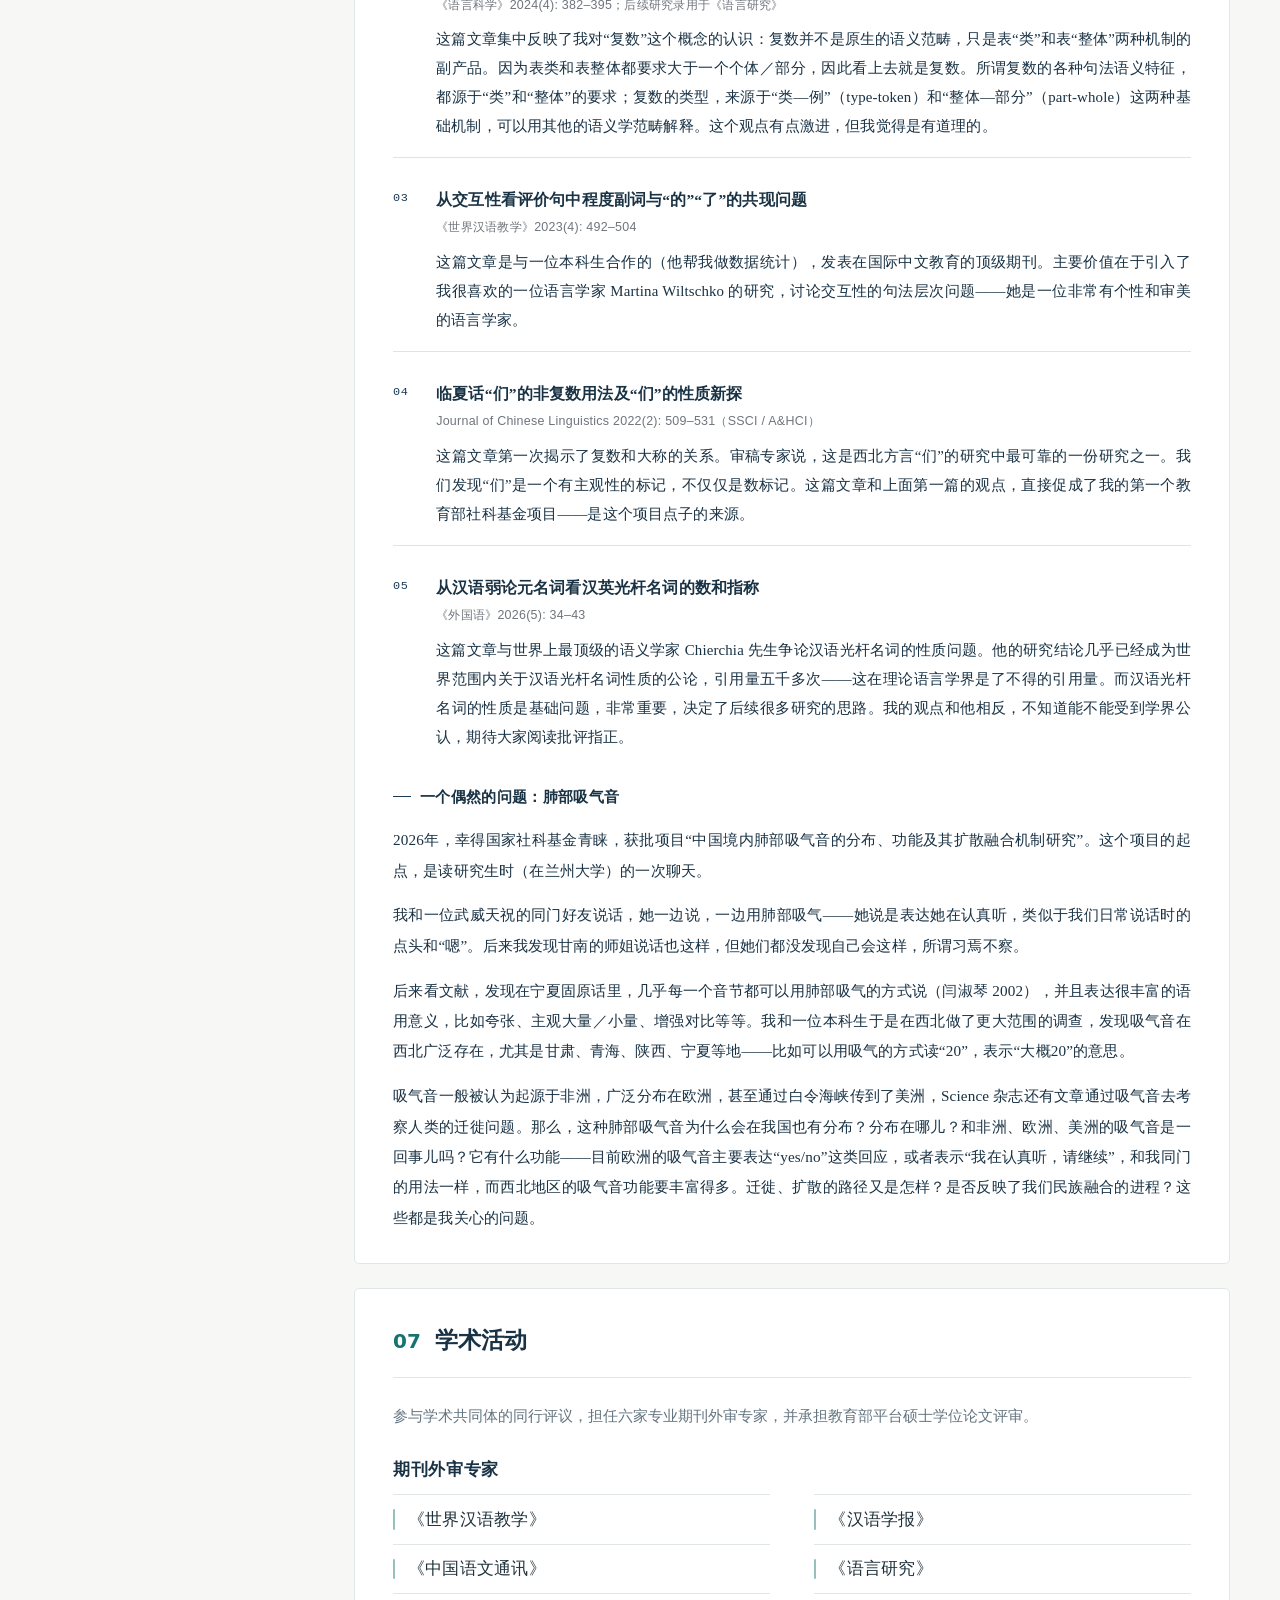
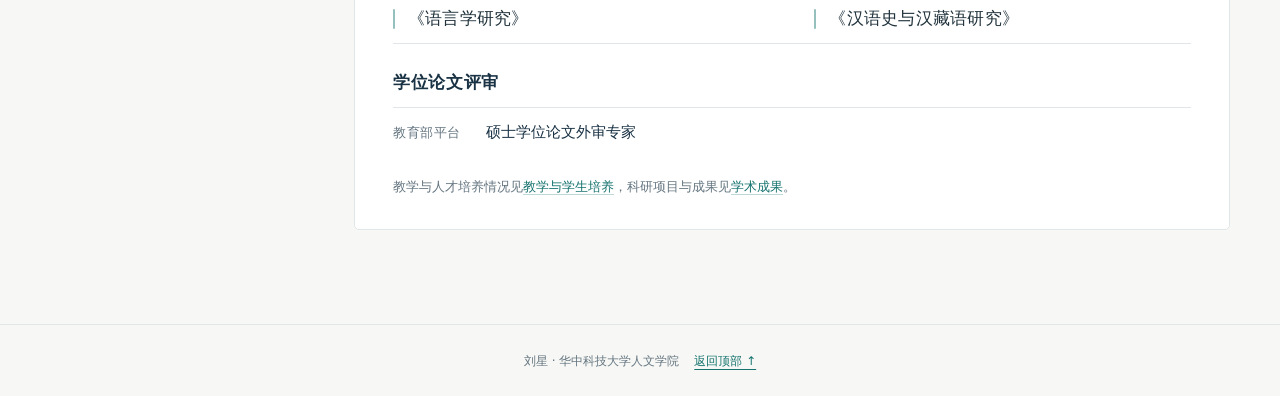
==== commit 26f1d49b: "Update index.html" ====
--- a/index.html
+++ b/index.html
@@ -1,109 +1,3 @@
 <!DOCTYPE html>
-<html lang="zh-CN"><head><meta charset="utf-8"><meta name="viewport" content="width=device-width,initial-scale=1"><meta name="description" content="刘星，华中科技大学人文学院副教授、博士生导师。汉语语法、方言、语言接触与国际中文教育研究。"><title>刘星 | 华中科技大学 · 学术主页</title><style>
-:root{--ink:#193244;--muted:#647580;--line:#e1e7e8;--accent:#16736f;--paper:#f7f8f5}*{box-sizing:border-box}html{scroll-behavior:smooth;scroll-padding-top:95px}body{margin:0;background:var(--paper);color:var(--ink);font-family:system-ui,-apple-system,"Segoe UI","Microsoft YaHei",sans-serif;font-size:16px;line-height:1.85}a{color:var(--accent);text-underline-offset:4px}a:hover{color:#0c4947}a:focus-visible{outline:3px solid #ad8543;outline-offset:4px}.top{position:sticky;top:0;z-index:10;background:#fffffff5;backdrop-filter:blur(12px);border-bottom:1px solid var(--line)}.top-inner{max-width:1240px;margin:auto;display:flex;align-items:center;justify-content:space-between;gap:24px;padding:17px 30px}.brand{text-decoration:none;font-weight:750;font-size:20px;color:var(--ink);white-space:nowrap}.brand span{font-weight:400;color:var(--muted);font-size:13px;margin-left:12px}nav{display:flex;gap:23px;overflow-x:auto;white-space:nowrap}nav a{text-decoration:none;color:#53646e;font-size:14px}nav a:hover,nav a[aria-current]{color:var(--accent)}.shell{max-width:1240px;margin:46px auto 70px;padding:0 30px;display:grid;grid-template-columns:260px minmax(0,1fr);gap:44px}.profile{align-self:start;position:sticky;top:110px}.photo{width:100%;height:285px;object-fit:cover;object-position:top;border-radius:4px;background:#e5e9e7}.name{font-size:31px;letter-spacing:4px;margin:17px 0 0}.roman{font-size:12px;letter-spacing:3px;color:var(--muted);margin:0 0 15px}.role{margin:0;font-size:15px}.uni{font-size:14px;color:var(--muted);margin:10px 0 22px}.tags{display:flex;gap:6px;flex-wrap:wrap}.tags span{font-size:12px;padding:3px 9px;background:#e8f0ed;color:#42655c;border-radius:3px}.contact{border-top:1px solid var(--line);margin-top:24px;padding-top:18px;font-size:13px;color:var(--muted)}.contact p{margin:5px 0}.source-link{display:inline-block;margin-top:14px;text-decoration:none;border-bottom:1px solid var(--accent);font-size:13px}.hero{padding:35px 40px;background:var(--ink);color:#fff;margin-bottom:26px;border-radius:5px;position:relative;overflow:hidden}.eyebrow{font-size:11px;letter-spacing:3px;color:#b5d5ca}.hero h1{font-size:31px;font-weight:550;margin:14px 0}.hero p{margin:0;max-width:570px;color:#cdd8dc;font-size:15px}.hero .bar{width:45px;height:3px;background:#c7a56d;margin:23px 0}.panel{background:#fff;border:1px solid var(--line);border-radius:5px;margin-bottom:24px;padding:30px 38px}.section-heading{display:flex;align-items:baseline;gap:14px;border-bottom:1px solid var(--line);padding-bottom:15px;margin-bottom:24px}.section-heading span{font-size:12px;color:var(--accent);font-weight:600}.section-heading h2{font-size:23px;font-weight:650;margin:0}.content h2{font-size:18px;margin:27px 0 12px;padding-left:12px;border-left:3px solid #b5cec5}.content p{margin:12px 0}.content ul,.content ol{padding-left:24px}.content li{padding-left:4px;margin:12px 0}.content li a{color:var(--ink);text-decoration:none}.content li a:hover{color:var(--accent);text-decoration:underline}.content section{margin:0 0 30px}.content section:last-child{margin-bottom:0}.content>p:last-child{font-size:14px;color:var(--muted)}footer{border-top:1px solid var(--line);padding:25px 24px;text-align:center;font-size:12px;color:var(--muted)}.back{display:inline-block;margin-left:15px}@media(max-width:1000px){.brand span{display:none}.top-inner{gap:20px}nav{gap:17px}.shell{gap:27px;grid-template-columns:220px minmax(0,1fr)}.photo{height:250px}.panel{padding:25px}.hero{padding:29px}.hero h1{font-size:26px}}@media(max-width:740px){.top-inner{display:block;padding:12px 20px}.brand{font-size:18px}nav{margin-top:7px;padding-bottom:4px}.shell{display:block;margin-top:25px;padding:0 18px}.profile{position:static;display:grid;grid-template-columns:110px minmax(0,1fr);gap:0 20px;margin-bottom:28px}.photo{width:110px;height:145px;grid-column:1;grid-row:1/7}.name{font-size:26px;margin-top:0}.roman{margin-bottom:5px}.role,.uni{font-size:13px;margin:0}.tags{grid-column:1/-1;margin-top:16px}.contact{grid-column:1/-1;margin-top:15px;padding-top:12px}.source-link{grid-column:1/-1;margin-top:7px;width:max-content}.panel{padding:24px 20px}.hero{padding:27px 24px}.hero h1{font-size:24px}.hero p{font-size:14px}.content{font-size:15px}.section-heading{margin-bottom:18px}html{scroll-padding-top:115px}}@media(prefers-reduced-motion:reduce){html{scroll-behavior:auto}}
-</style></head><body id="top"><header class="top"><div class="top-inner"><a class="brand" href="#top">刘星 · 学术主页<span>LIU XING</span></a><nav aria-label="页面栏目"><a href="#about">个人简介</a><a href="#research">学术成果</a><a href="#teaching">教学课程</a><a href="#admissions">成员与招生</a><a href="#honors">荣誉奖励</a><a href="#resources">教学资源</a><a href="#activities">学术活动</a></nav></div></header><div class="shell"><aside class="profile"><img class="photo" src="[data-uri]" width="260" height="285" alt="刘星老师肖像"><h2 class="name">刘星</h2><p class="roman">LIU XING</p><p class="role">副教授 · 博士生导师</p><p class="role">硕士生导师</p><p class="uni">华中科技大学 · 人文学院</p><div class="tags"><span>汉语语法</span><span>方言研究</span><span>国际中文教育</span></div><div class="contact"><p>湖北省武汉市洪山区珞喻路1037号</p><p>邮政编码 430074</p><p>联系方式请参阅校方主页。</p></div><a class="source-link" href="http://faculty.hust.edu.cn/liuxing123/zh_CN/index.htm" target="_blank" rel="noopener noreferrer">校方教师主页 ↗</a></aside><main><div class="hero"><div class="eyebrow">LANGUAGE · GRAMMAR · DIALECTS</div><h1>从日常语言中，发现语法规律。</h1><div class="bar"></div><p>关注汉语与方言的语法现象，在形式语言学与类型学视野下，探索语言的结构、意义与接触。</p></div><section class="panel" id="about" aria-labelledby="title-about"><div class="section-heading"><span>01</span><h2 id="title-about">个人简介</h2></div><div class="content"><p>刘星，浙江大学语言学及应用语言学博士，现任华中科技大学人文学院副教授、博士生导师、院长助理。研究聚焦汉语语法、普通话与方言、语言接触及国际中文教育。</p>
-<h2>研究方向</h2>
-<ul>
-<li>国际中文教育。</li>
-<li>形式语言学和类型学框架下的普通话与方言研究。</li>
-<li>语言接触研究，关注赣语和西北方言。</li>
-</ul>
-<h2>教育背景</h2>
-<ul>
-<li>2017.09—2021.06：浙江大学，博士研究生。</li>
-<li>2014.09—2017.06：兰州大学，硕士研究生。</li>
-<li>2010.08—2014.06：兰州大学，本科。</li>
-</ul>
-<h2>工作经历</h2>
-<ul>
-<li>2025.02—至今：华中科技大学人文学院，副教授。</li>
-<li>2021.07—2025.02：华中科技大学人文学院中文系，讲师。</li>
-</ul>
-<h2>科研与教学</h2>
-<p>研究涉及名词的数与指称、复数与量词、方言语法及语言交互性。论文发表于《当代语言学》《世界汉语教学》《外国语》《语言科学》及 Journal of Chinese Linguistics 等期刊。项目、论文和著作详见“学术成果”，教学与奖励详见相应栏目。</p>
-<h2>联系方式</h2>
-<p>通信地址：湖北省武汉市洪山区珞喻路1037号，华中科技大学人文学院。邮政编码：430074。</p>
-<p>邮箱联系方法请参阅<a href="http://faculty.hust.edu.cn/liuxing123/zh_CN/more/2380104/jsjjgd/index.htm">校方主页个人简介</a>。</p>
-<p>本页根据<a href="http://faculty.hust.edu.cn/liuxing123/zh_CN/index.htm">校方公开主页</a>整理，资料整理日期：2026年11月8日。</p></div></section><section class="panel" id="research" aria-labelledby="title-research"><div class="section-heading"><span>02</span><h2 id="title-research">学术成果</h2></div><div class="content"><section><h2>学术著作</h2><p>《复数的多样性与统一性——基于赣语宜春话的个案研究》，中国社会科学出版社，北京。</p>
-<p><a href="http://faculty.hust.edu.cn/liuxing123/zh_CN/zzcg/2380109/content/7245.htm">查看原站著作详情</a>。原站记录发布时间为2024年5月30日，未标明出版年份，故此处不作推定。</p></section><section><h2>科研与教学项目</h2><ol>
-<li><a href="http://faculty.hust.edu.cn/liuxing123/zh_CN/kyxm/2380110/content/14611.htm#kyxm">AI融入文化素质教育课程教学全过程的探索与实践——以“中国语言的传统当下与未来”为例,华中科技大学,2026-09-10-</a></li>
-</ol>
-<ol>
-<li><a href="http://faculty.hust.edu.cn/liuxing123/zh_CN/kyxm/2380110/content/12676.htm#kyxm">华中科技大学研究生教改项目：研究生公共课《中国语文》教学研究,2025WT001</a></li>
-</ol>
-<ol>
-<li><a href="http://faculty.hust.edu.cn/liuxing123/zh_CN/kyxm/2380110/content/11824.htm#kyxm">华中科技大学本科生教改项目：“思政+知识+能力”目标下《中国语文》通识课语言板块建设路径研究</a></li>
-</ol>
-<ol>
-<li><a href="http://faculty.hust.edu.cn/liuxing123/zh_CN/kyxm/2380110/content/11823.htm#kyxm">华中科技大学自主创新基金项目“语言接触视域下鄂湘赣边界方言语法的深度调查与研究”（项目号：2023WKYXQN048）</a></li>
-</ol>
-<ol>
-<li><a href="http://faculty.hust.edu.cn/liuxing123/zh_CN/kyxm/2380110/content/11054.htm#kyxm">2022年教育部社科基金青年项目“跨语言视野下评价性范畴与数、指称的关系研究”,教育部基金</a></li>
-</ol>
-<ol>
-<li><a href="http://faculty.hust.edu.cn/liuxing123/zh_CN/kyxm/2380110/content/10527.htm#kyxm">华中科技大学自主创新研究基金 （人文社科）项目 华中科技大学“国家语言文字推广基地”对口支援云南省普通话培训用书编制</a></li>
-</ol>
-<p>另据<a href="http://faculty.hust.edu.cn/liuxing123/zh_CN/more/2380104/jsjjgd/index.htm">个人简介</a>：2026年获批国家社科基金项目“中国境内肺部吸气音的分布、功能及其扩散融合机制研究”，在研。</p></section><section><h2>论文与译作</h2><ol>
-<li><a href="http://faculty.hust.edu.cn/liuxing123/zh_CN/lwcg/2380107/content/171503.htm#lwcg">[数与指称]刘星、李娟鸿,从汉语弱论元名词看汉英光杆名词的数和指称.外国语（CSSCI）,2026,(5):34-43</a></li>
-</ol>
-<ol>
-<li><a href="http://faculty.hust.edu.cn/liuxing123/zh_CN/lwcg/2380107/content/171259.htm#lwcg">[国际中文教育研究]刘星、李娟鸿,现实—非现实范畴与汉语限定副词的内部分化 ——从“光”和“只”的差异谈起.汉语学习（CSSCI）,2026,(3):45-54</a></li>
-</ol>
-<ol>
-<li><a href="http://faculty.hust.edu.cn/liuxing123/zh_CN/lwcg/2380107/content/134849.htm#lwcg">[量词与指称]Dayal（耶鲁大学）,刘星（译）.《孟加拉语的量词：类指和个体指之间的转换》.载李旭平教授、程工教授 编著《亚洲语言的量词：描写与解释》,2025,第九章</a></li>
-</ol>
-<ol>
-<li><a href="http://faculty.hust.edu.cn/liuxing123/zh_CN/lwcg/2380107/content/112507.htm#lwcg">[赣语研究；复数研究] 刘星,复数分裂与人称代词复数的类型.语言科学（CSSCI）,2024,(4):382-395</a></li>
-</ol>
-<ol>
-<li><a href="http://faculty.hust.edu.cn/liuxing123/zh_CN/lwcg/2380107/content/112506.htm#lwcg">[赣语研究] 刘星,赣语宜春话中句末“就是”的特殊用法及演变模式.汉语史与汉藏语研究（CSSCI）,2023,(2):247-265+297</a></li>
-</ol>
-<ol>
-<li><a href="http://faculty.hust.edu.cn/liuxing123/zh_CN/lwcg/2380107/content/112505.htm#lwcg">[国际中文教育研究] 刘星,龚成龙.从交互性看评价句中程度副词与“的”“了”的共现问题.世界汉语教学（CSSCI）,2023,(4):492-504</a></li>
-</ol>
-<ol>
-<li><a href="http://faculty.hust.edu.cn/liuxing123/zh_CN/lwcg/2380107/content/112504.htm#lwcg">[赣语研究；复数研究] 刘星,赣语宜春话小称来源的复数标记“唧”——兼谈小称、量词与复数标记的关系.《当代语言学》（CSSCI）,2023,(3):434-452</a></li>
-</ol>
-<ol>
-<li><a href="http://faculty.hust.edu.cn/liuxing123/zh_CN/lwcg/2380107/content/112503.htm#lwcg">[赣语研究] 刘星,周由.完成体表最近将来”及其触发条件.语言研究集刊（CSSCI）,2022,(2):324-339+458-459</a></li>
-</ol>
-<ol>
-<li><a href="http://faculty.hust.edu.cn/liuxing123/zh_CN/lwcg/2380107/content/112502.htm#lwcg">[西北方言研究；复数研究] 刘星,敏春芳.临夏话“们”的非复数用法及“们”的性质新探.Journal of Chinese Linguistics(SSCI/A&amp;HCI),2022,(2):509-531</a></li>
-</ol>
-<ol>
-<li><a href="http://faculty.hust.edu.cn/liuxing123/zh_CN/lwcg/2380107/content/112501.htm#lwcg">[西北方言研究] 刘星,生成语言学框架下的西北接触方言分析问题.兰州大学学报(社会科学版 CSSCI),2021,(4):150-160</a></li>
-</ol>
-<ol>
-<li><a href="http://faculty.hust.edu.cn/liuxing123/zh_CN/lwcg/2380107/content/112500.htm#lwcg">[国际中文教育研究] 刘星,重音与同位短语的两种类型.汉语学习（CSSCI）,2021,(3):104-112</a></li>
-</ol></section></div></section><section class="panel" id="teaching" aria-labelledby="title-teaching"><div class="section-heading"><span>03</span><h2 id="title-teaching">教学课程</h2></div><div class="content"><section><h2>主要授课课程</h2><ul>
-<li>中国语文。</li>
-<li>语法学。</li>
-<li>现代汉语。</li>
-</ul>
-<p>以上课程依据<a href="http://faculty.hust.edu.cn/liuxing123/zh_CN/more/2380104/jsjjgd/index.htm">个人简介</a>整理，三门课程曾获校“学生最满意课堂”。原站授课信息栏目未列出学期、学时与面向专业，此处不作补充。</p></section><section><h2>教学建设</h2><p>围绕《中国语文》开展通识课程建设和研究生公共课教学研究，并探索 AI 融入文化素质教育课程的教学实践。项目名称及来源见<a href="#research">学术成果</a>。</p></section></div></section><section class="panel" id="admissions" aria-labelledby="title-admissions"><div class="section-heading"><span>04</span><h2 id="title-admissions">成员与招生</h2></div><div class="content"><section><h2>成员信息</h2><p>校方主页尚未公开学生或团队成员名单。</p></section><section><h2>招生方向</h2><p>招收国际中文教育专业博士研究生，以及语言学及应用语言学学术硕士、国际中文教育专业硕士。对西北方言及肺部吸气音研究有兴趣的同学可关注相关研究。具体招生资格、计划和联系方法请以校方公告与<a href="http://faculty.hust.edu.cn/liuxing123/zh_CN/more/2380104/jsjjgd/index.htm">教师个人简介</a>为准。</p></section></div></section><section class="panel" id="honors" aria-labelledby="title-honors"><div class="section-heading"><span>05</span><h2 id="title-honors">荣誉奖励</h2></div><div class="content"><section><h2>获奖信息</h2><ul>
-<li><a href="http://faculty.hust.edu.cn/liuxing123/zh_CN/hjxx/2380115/content/4622.htm#hjxx">教育部2022年“推普助力乡村振兴”暑期社会实践优秀团队指导教师</a></li>
-</ul>
-<ul>
-<li><a href="http://faculty.hust.edu.cn/liuxing123/zh_CN/hjxx/2380115/content/5115.htm#hjxx">2022年华中科技大学“最满意课堂”（中国语文-自然语言与语言处理）</a></li>
-</ul>
-<ul>
-<li><a href="http://faculty.hust.edu.cn/liuxing123/zh_CN/hjxx/2380115/content/4621.htm#hjxx">华中科技大学2022年度“我最喜爱的教师班主任”</a></li>
-</ul>
-<ul>
-<li><a href="http://faculty.hust.edu.cn/liuxing123/zh_CN/hjxx/2380115/content/5016.htm#hjxx">华中科技大学2022年度“优秀教师班主任”</a></li>
-</ul>
-<ul>
-<li><a href="http://faculty.hust.edu.cn/liuxing123/zh_CN/hjxx/2380115/content/5113.htm#hjxx">华中科技大学教学质量优秀奖二等奖</a></li>
-</ul>
-<ul>
-<li><a href="http://faculty.hust.edu.cn/liuxing123/zh_CN/hjxx/2380115/content/5116.htm#hjxx">2023年华中科技大学“最满意课堂”（语法学）</a></li>
-</ul>
-<ul>
-<li><a href="http://faculty.hust.edu.cn/liuxing123/zh_CN/hjxx/2380115/content/5114.htm#hjxx">2023年教育部暑期“三下乡”优秀团队指导教师</a></li>
-</ul></section><section><h2>人才与其他荣誉</h2><ul>
-<li>2022年：“武汉英才·青年优秀人才”。</li>
-<li>2026年：华中科技大学“五四”青年奖章。</li>
-<li>校教学成果二等奖（主持）。</li>
-</ul>
-<p>依据<a href="http://faculty.hust.edu.cn/liuxing123/zh_CN/more/2380104/jsjjgd/index.htm">个人简介</a>整理。教学成果二等奖未注明年份。</p></section></div></section><section class="panel" id="resources" aria-labelledby="title-resources"><div class="section-heading"><span>06</span><h2 id="title-resources">教学资源</h2></div><div class="content"><p>校方教学资源栏目暂未发布可下载资料。</p>
-<p><a href="http://faculty.hust.edu.cn/liuxing123/zh_CN/jxzy/2380112/list/index.htm">访问校方教学资源栏目</a>。</p></div></section><section class="panel" id="activities" aria-labelledby="title-activities"><div class="section-heading"><span>07</span><h2 id="title-activities">学术活动</h2></div><div class="content"><section><h2>学术活动</h2><p>校方相册栏目暂无公开记录，后续可在此添加学术交流与团队活动。</p></section></div></section></main></div><footer>刘星 · 华中科技大学人文学院　｜　资料来源：校方公开主页（2026年11月8日整理）<a class="back" href="#top">返回顶部 ↑</a></footer></body></html>+<html lang="zh-CN"><head><meta charset="utf-8"><meta name="viewport" content="width=device-width,initial-scale=1"><meta name="description" content="刘星，华中科技大学人文学院副教授、博士生导师。汉语语法、方言、语言接触与国际中文教育研究。"><title>刘星 | 华中科技大学 · 学术主页</title><link rel="stylesheet" href="assets/css/site.css"><script src="assets/js/site.js" defer></script></head><body id="top"><noscript><p class="load-error">请开启 JavaScript 以加载各栏目。您也可以直接查看 <a href="sections/about.html">个人简介</a> 或 <a href="sections/research.html">学术成果</a>。</p></noscript><div data-include="sections/navigation.html" aria-busy="true"><p class="loading-note" role="status">正在加载…</p></div><div class="shell"><div data-include="sections/profile.html" aria-busy="true"><p class="loading-note" role="status">正在加载…</p></div><main><div data-include="sections/hero.html" aria-busy="true"><p class="loading-note" role="status">正在加载…</p></div><div data-include="sections/about.html" aria-busy="true"><p class="loading-note" role="status">正在加载…</p></div><div data-include="sections/research.html" aria-busy="true"><p class="loading-note" role="status">正在加载…</p></div><div data-include="sections/teaching.html" aria-busy="true"><p class="loading-note" role="status">正在加载…</p></div><div data-include="sections/admissions.html" aria-busy="true"><p class="loading-note" role="status">正在加载…</p></div><div data-include="sections/honors.html" aria-busy="true"><p class="loading-note" role="status">正在加载…</p></div><div data-include="sections/resources.html" aria-busy="true"><p class="loading-note" role="status">正在加载…</p></div><div data-include="sections/activities.html" aria-busy="true"><p class="loading-note" role="status">正在加载…</p></div></main></div><div data-include="sections/footer.html" aria-busy="true"><p class="loading-note" role="status">正在加载…</p></div><script async src="//busuanzi.ibruce.info/busuanzi/2.3/busuanzi.pure.mini.js"></script>
+</body></html>
--- a/assets/css/site.css
+++ b/assets/css/site.css
@@ -0,0 +1,5 @@
+:root{--ink:#193244;--muted:#647580;--line:#e1e7e8;--accent:#16736f;--paper:#f7f8f5}*{box-sizing:border-box}html{scroll-behavior:smooth;scroll-padding-top:95px}body{margin:0;background:var(--paper);color:var(--ink);font-family:system-ui,-apple-system,"Segoe UI","Microsoft YaHei",sans-serif;font-size:16px;line-height:1.85}a{color:var(--accent);text-underline-offset:4px}a:hover{color:#0c4947}a:focus-visible{outline:3px solid #ad8543;outline-offset:4px}.top{position:sticky;top:0;z-index:10;background:#fffffff5;backdrop-filter:blur(12px);border-bottom:1px solid var(--line)}.top-inner{max-width:1240px;margin:auto;display:flex;align-items:center;justify-content:space-between;gap:24px;padding:17px 30px}.brand{text-decoration:none;font-weight:750;font-size:20px;color:var(--ink);white-space:nowrap}.brand span{font-weight:400;color:var(--muted);font-size:13px;margin-left:12px}nav{display:flex;gap:23px;overflow-x:auto;white-space:nowrap}nav a{text-decoration:none;color:#53646e;font-size:14px}nav a:hover,nav a[aria-current]{color:var(--accent)}.shell{max-width:1240px;margin:46px auto 70px;padding:0 30px;display:grid;grid-template-columns:260px minmax(0,1fr);gap:44px}.profile{align-self:start;position:sticky;top:110px}.photo{width:100%;height:285px;object-fit:cover;object-position:top;border-radius:4px;background:#e5e9e7}.name{font-size:31px;letter-spacing:4px;margin:17px 0 0}.roman{font-size:12px;letter-spacing:3px;color:var(--muted);margin:0 0 15px}.role{margin:0;font-size:15px}.uni{font-size:14px;color:var(--muted);margin:10px 0 22px}.tags{display:flex;gap:6px;flex-wrap:wrap}.tags span{font-size:12px;padding:3px 9px;background:#e8f0ed;color:#42655c;border-radius:3px}.contact{border-top:1px solid var(--line);margin-top:24px;padding-top:18px;font-size:13px;color:var(--muted)}.contact p{margin:5px 0}.source-link{display:inline-block;margin-top:14px;text-decoration:none;border-bottom:1px solid var(--accent);font-size:13px}.hero{padding:35px 40px;background:var(--ink);color:#fff;margin-bottom:26px;border-radius:5px;position:relative;overflow:hidden}.eyebrow{font-size:11px;letter-spacing:3px;color:#b5d5ca}.hero h1{font-size:31px;font-weight:550;margin:14px 0}.hero p{margin:0;max-width:570px;color:#cdd8dc;font-size:15px}.hero .bar{width:45px;height:3px;background:#c7a56d;margin:23px 0}.panel{background:#fff;border:1px solid var(--line);border-radius:5px;margin-bottom:24px;padding:30px 38px}.section-heading{display:flex;align-items:baseline;gap:14px;border-bottom:1px solid var(--line);padding-bottom:15px;margin-bottom:24px}.section-heading span{font-size:20px;color:var(--accent);font-weight:600}.section-heading h2{font-size:23px;font-weight:650;margin:0}.content h2{font-size:18px;margin:27px 0 12px;padding-left:12px;border-left:3px solid #b5cec5}.content p{margin:12px 0}.content ul,.content ol{padding-left:24px}.content li{padding-left:4px;margin:12px 0}.content li a{color:var(--ink);text-decoration:none}.content li a:hover{color:var(--accent);text-decoration:underline}.content section{margin:0 0 30px}.content section:last-child{margin-bottom:0}.content>p:last-child{font-size:14px;color:var(--muted)}footer{border-top:1px solid var(--line);padding:25px 24px;text-align:center;font-size:12px;color:var(--muted)}.back{display:inline-block;margin-left:15px}@media(max-width:1000px){.brand span{display:none}.top-inner{gap:20px}nav{gap:17px}.shell{gap:27px;grid-template-columns:220px minmax(0,1fr)}.photo{height:250px}.panel{padding:25px}.hero{padding:29px}.hero h1{font-size:26px}}@media(max-width:740px){.top-inner{display:block;padding:12px 20px}.brand{font-size:18px}nav{margin-top:7px;padding-bottom:4px}.shell{display:block;margin-top:25px;padding:0 18px}.profile{position:static;display:grid;grid-template-columns:110px minmax(0,1fr);gap:0 20px;margin-bottom:28px}.photo{width:110px;height:145px;grid-column:1;grid-row:1/7}.name{font-size:26px;margin-top:0}.roman{margin-bottom:5px}.role,.uni{font-size:13px;margin:0}.tags{grid-column:1/-1;margin-top:16px}.contact{grid-column:1/-1;margin-top:15px;padding-top:12px}.source-link{grid-column:1/-1;margin-top:7px;width:max-content}.panel{padding:24px 20px}.hero{padding:27px 24px}.hero h1{font-size:24px}.hero p{font-size:14px}.content{font-size:15px}.section-heading{margin-bottom:18px}html{scroll-padding-top:115px}}@media(prefers-reduced-motion:reduce){html{scroll-behavior:auto}}
+
+.loading-note{color:var(--muted);font-size:14px}.load-error{padding:18px;border:1px solid #d4a35b;background:#fff8ed;border-radius:4px}.load-error button{cursor:pointer;background:#193244;color:white;padding:7px 14px;border:0;font:inherit;border-radius:3px}
+[data-include="sections/profile.html"]{align-self:start;position:sticky;top:110px}[data-include="sections/profile.html"] .profile{position:static}[data-include="sections/navigation.html"]{position:sticky;top:0;z-index:10}[data-include="sections/navigation.html"] .top{position:static}@media(max-width:740px){[data-include="sections/profile.html"]{position:static}}
+
